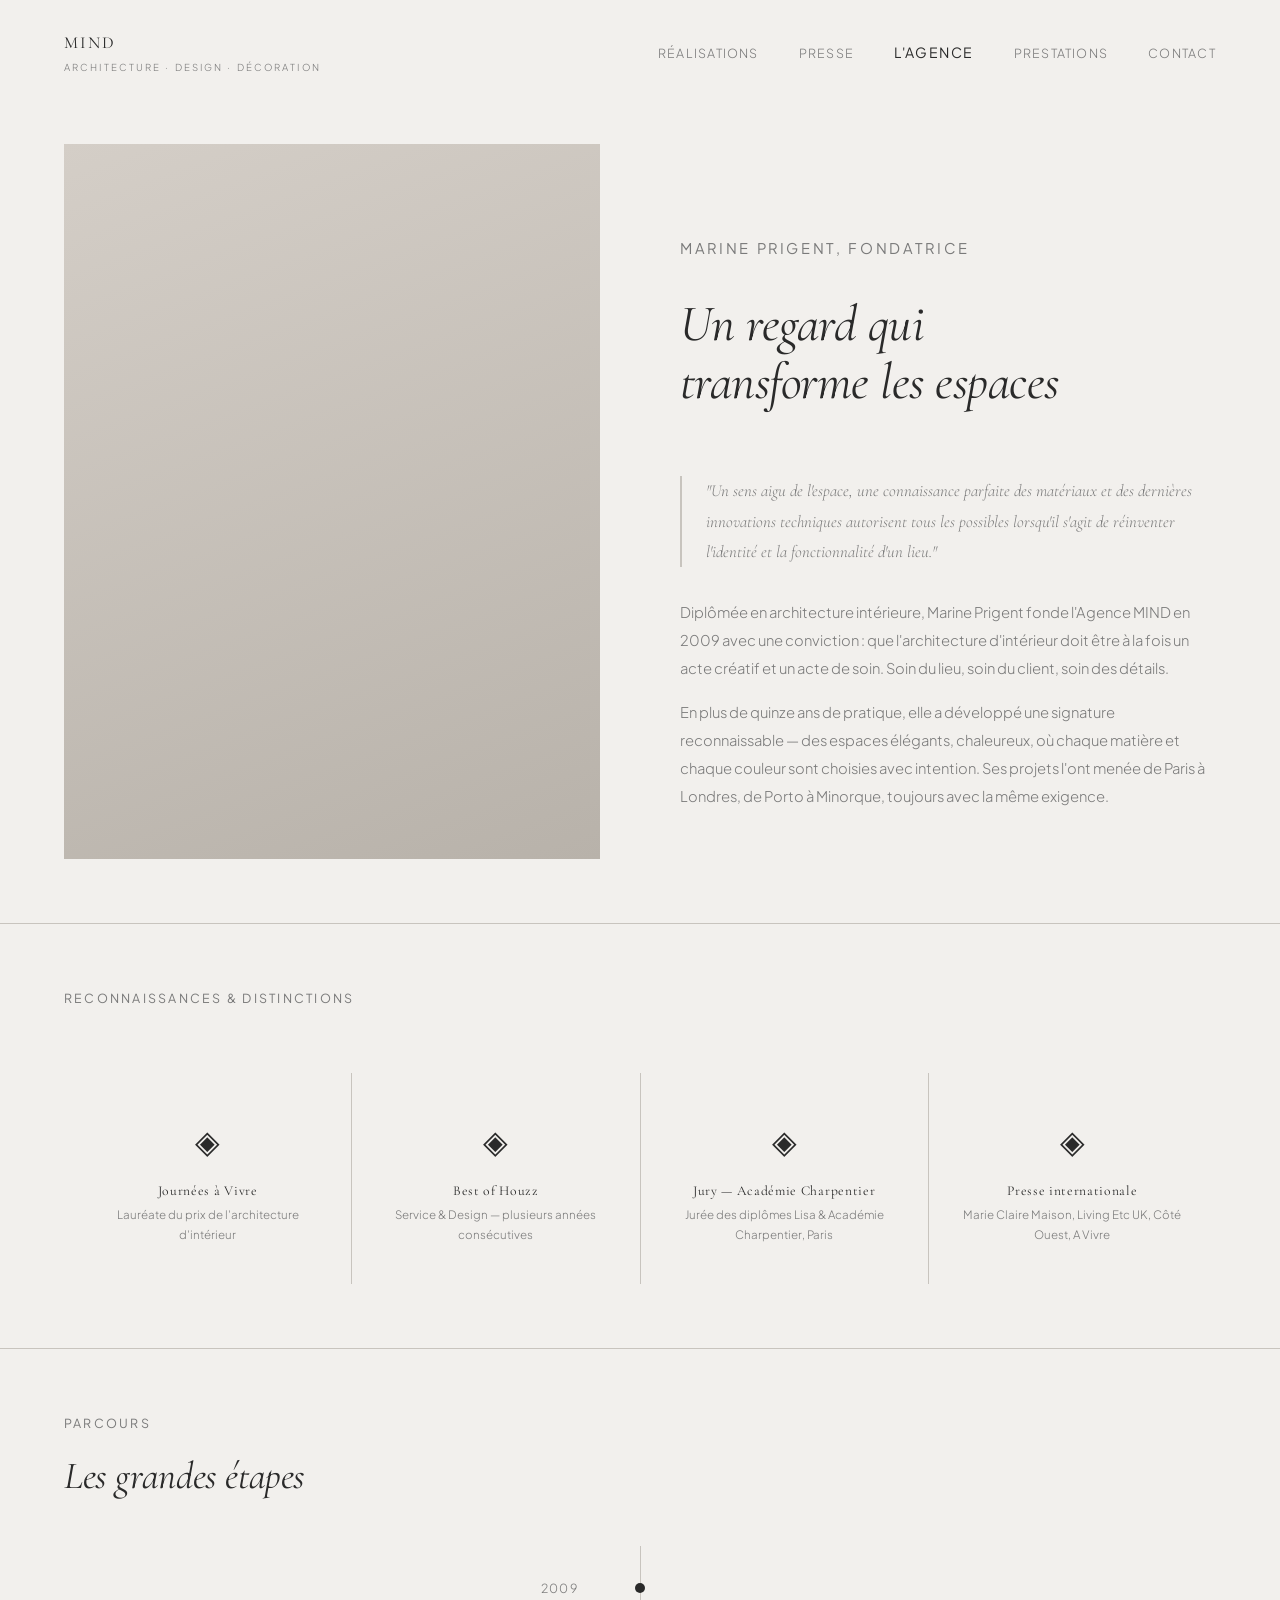
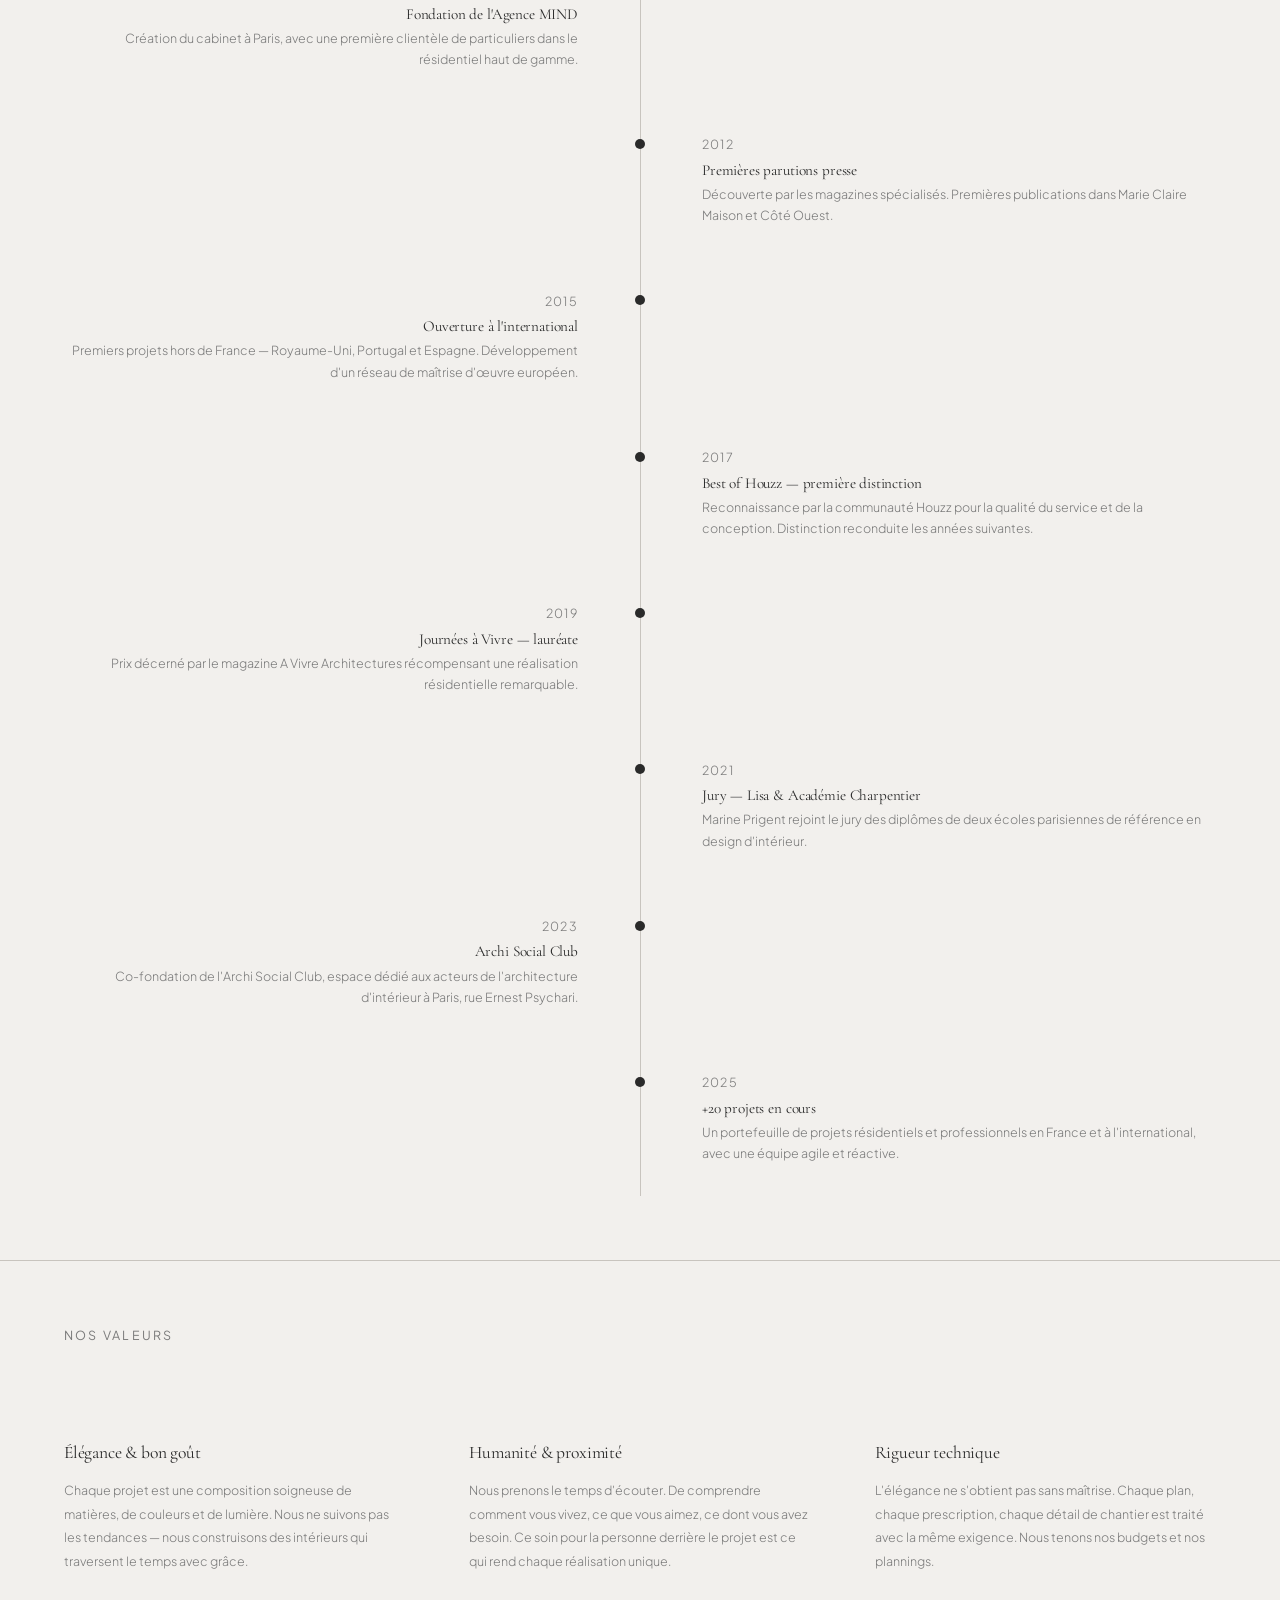
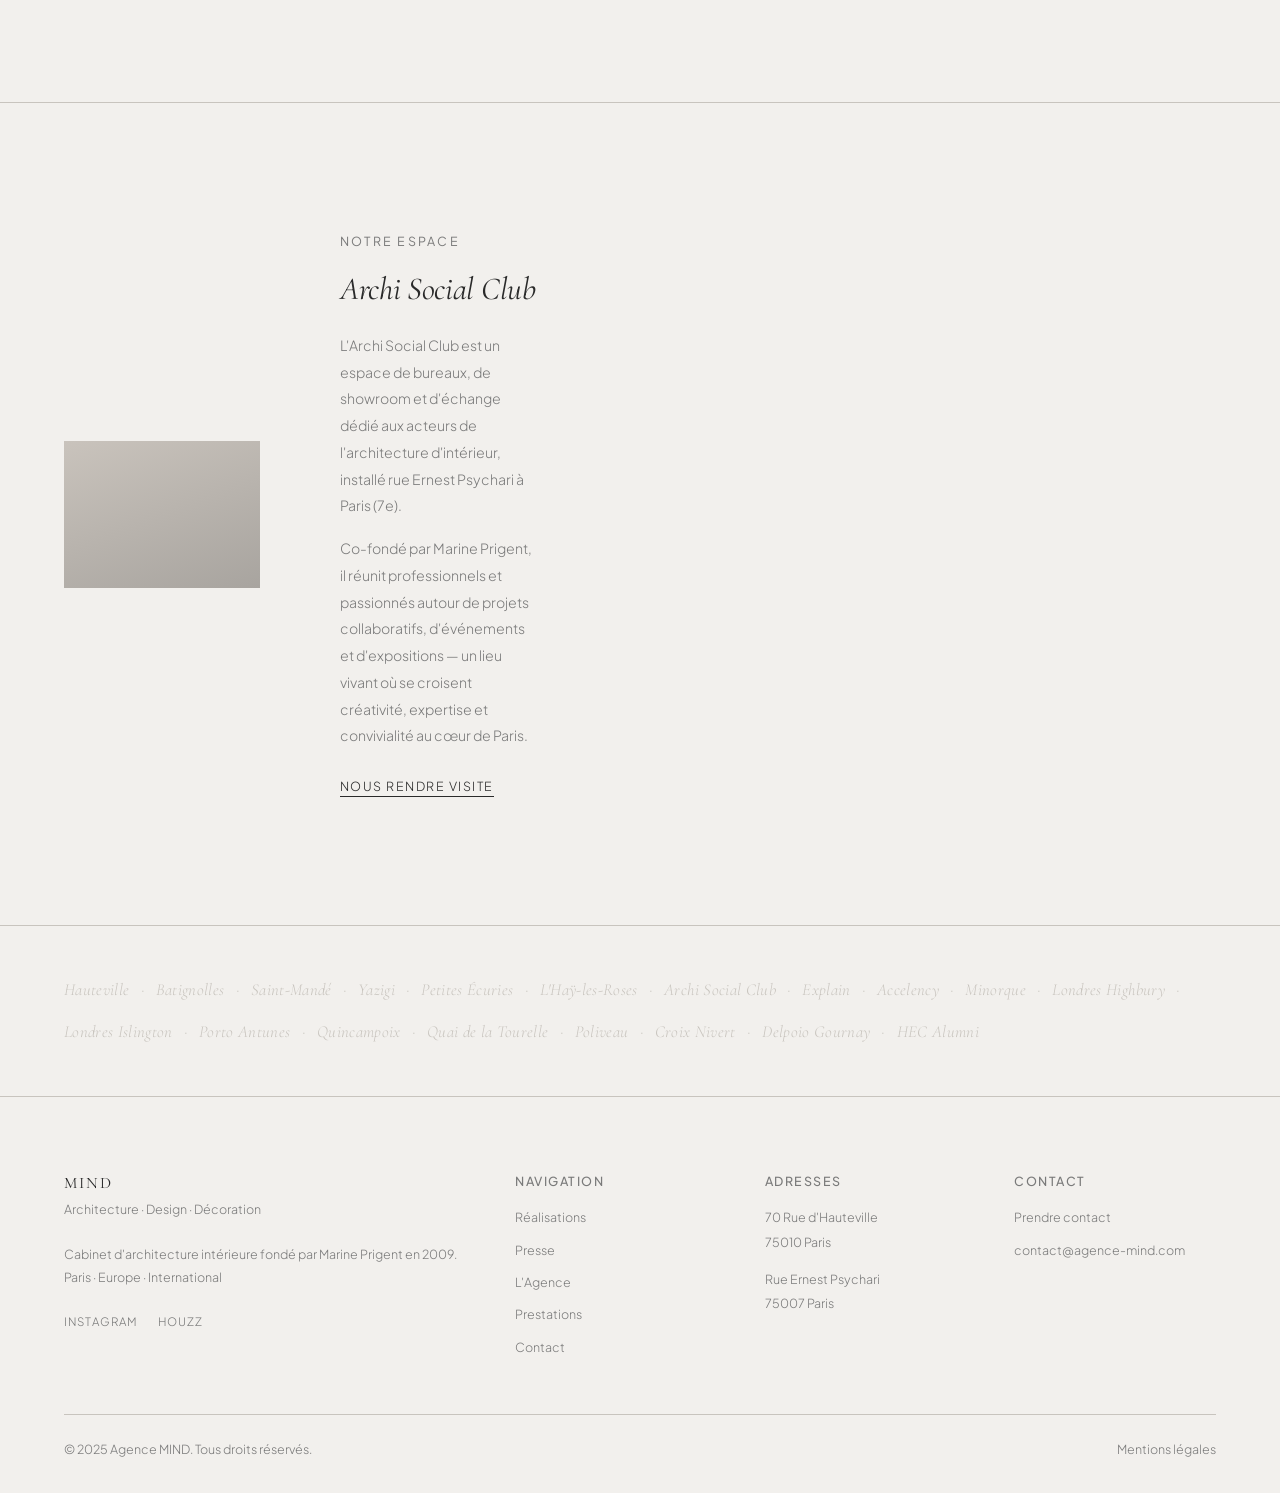
==== agence.html @ 9304a3d7 "Initial commit: add agence MIND website files Co-Authored-By: Claude Sonnet 4.6 <noreply@anthropic.c" ====
<!DOCTYPE html>
<html lang="fr">
<head>
  <meta charset="UTF-8">
  <meta name="viewport" content="width=device-width, initial-scale=1.0">
  <title>L'Agence — Agence MIND</title>
  <meta name="description" content="Marine Prigent, fondatrice d'Agence MIND. Cabinet d'architecture intérieure parisien depuis 2009. Élégance, humanité et expertise technique au service de vos espaces.">
  <link rel="stylesheet" href="css/style.css">
</head>
<body>

  <nav id="main-nav">
    <a href="index.html" class="nav-logo">
      MIND
      <span>Architecture · Design · Décoration</span>
    </a>
    <ul class="nav-links">
      <li><a href="realisations.html">Réalisations</a></li>
      <li><a href="presse.html">Presse</a></li>
      <li><a href="agence.html" class="active">L'Agence</a></li>
      <li><a href="services.html">Prestations</a></li>
      <li><a href="contact.html">Contact</a></li>
    </ul>
    <button class="hamburger" aria-label="Menu"><span></span><span></span><span></span></button>
  </nav>

  <!-- AGENCE HERO — portrait + bio -->
  <section>
    <div class="container">
      <div class="agence-hero">
        <div class="agence-portrait" style="background:linear-gradient(160deg,#D4CEC7,#B8B2AA);">
          <!-- Photo portrait Marine Prigent à insérer -->
        </div>
        <div class="agence-bio">
          <p class="section-label">Marine Prigent, Fondatrice</p>
          <h1>Un regard qui<br>transforme les espaces</h1>
          <blockquote>
            "Un sens aigu de l'espace, une connaissance parfaite des matériaux et des dernières innovations techniques autorisent tous les possibles lorsqu'il s'agit de réinventer l'identité et la fonctionnalité d'un lieu."
          </blockquote>
          <p>
            Diplômée en architecture intérieure, Marine Prigent fonde l'Agence MIND en 2009 avec une conviction : que l'architecture d'intérieur doit être à la fois un acte créatif et un acte de soin. Soin du lieu, soin du client, soin des détails.
          </p>
          <p>
            En plus de quinze ans de pratique, elle a développé une signature reconnaissable — des espaces élégants, chaleureux, où chaque matière et chaque couleur sont choisies avec intention. Ses projets l'ont menée de Paris à Londres, de Porto à Minorque, toujours avec la même exigence.
          </p>
        </div>
      </div>
    </div>
  </section>

  <!-- AWARDS -->
  <section style="border-top:1px solid var(--light);">
    <div class="container">
      <p class="section-label" style="padding-top:var(--gap);">Reconnaissances & distinctions</p>
      <div class="awards-grid">
        <div class="award-card">
          <div class="award-icon">◈</div>
          <h4>Journées à Vivre</h4>
          <p>Lauréate du prix de l'architecture d'intérieur</p>
        </div>
        <div class="award-card">
          <div class="award-icon">◈</div>
          <h4>Best of Houzz</h4>
          <p>Service & Design — plusieurs années consécutives</p>
        </div>
        <div class="award-card">
          <div class="award-icon">◈</div>
          <h4>Jury — Académie Charpentier</h4>
          <p>Jurée des diplômes Lisa & Académie Charpentier, Paris</p>
        </div>
        <div class="award-card">
          <div class="award-icon">◈</div>
          <h4>Presse internationale</h4>
          <p>Marie Claire Maison, Living Etc UK, Côté Ouest, A Vivre</p>
        </div>
      </div>
    </div>
  </section>

  <!-- PARCOURS / TIMELINE -->
  <section style="padding: var(--gap) 0; border-top:1px solid var(--light);">
    <div class="container">
      <p class="section-label">Parcours</p>
      <div class="text-left" style="margin-bottom:3rem;">
        <h2 style="font-size:clamp(1.8rem,3vw,2.8rem); font-style:italic;">Les grandes étapes</h2>
      </div>
    </div>
    <div class="container" style="position:relative;">
      <div style="position:absolute; left:50%; top:0; bottom:0; width:1px; background:var(--light);"></div>
      <div class="timeline-items">

        <div class="timeline-item">
          <div class="t-content">
            <div class="t-year">2009</div>
            <h4>Fondation de l'Agence MIND</h4>
            <p>Création du cabinet à Paris, avec une première clientèle de particuliers dans le résidentiel haut de gamme.</p>
          </div>
          <div class="t-dot"><div class="t-dot-inner"></div></div>
          <div class="t-empty"></div>
        </div>

        <div class="timeline-item">
          <div class="t-empty"></div>
          <div class="t-dot"><div class="t-dot-inner"></div></div>
          <div class="t-content">
            <div class="t-year">2012</div>
            <h4>Premières parutions presse</h4>
            <p>Découverte par les magazines spécialisés. Premières publications dans Marie Claire Maison et Côté Ouest.</p>
          </div>
        </div>

        <div class="timeline-item">
          <div class="t-content">
            <div class="t-year">2015</div>
            <h4>Ouverture à l'international</h4>
            <p>Premiers projets hors de France — Royaume-Uni, Portugal et Espagne. Développement d'un réseau de maîtrise d'œuvre européen.</p>
          </div>
          <div class="t-dot"><div class="t-dot-inner"></div></div>
          <div class="t-empty"></div>
        </div>

        <div class="timeline-item">
          <div class="t-empty"></div>
          <div class="t-dot"><div class="t-dot-inner"></div></div>
          <div class="t-content">
            <div class="t-year">2017</div>
            <h4>Best of Houzz — première distinction</h4>
            <p>Reconnaissance par la communauté Houzz pour la qualité du service et de la conception. Distinction reconduite les années suivantes.</p>
          </div>
        </div>

        <div class="timeline-item">
          <div class="t-content">
            <div class="t-year">2019</div>
            <h4>Journées à Vivre — lauréate</h4>
            <p>Prix décerné par le magazine A Vivre Architectures récompensant une réalisation résidentielle remarquable.</p>
          </div>
          <div class="t-dot"><div class="t-dot-inner"></div></div>
          <div class="t-empty"></div>
        </div>

        <div class="timeline-item">
          <div class="t-empty"></div>
          <div class="t-dot"><div class="t-dot-inner"></div></div>
          <div class="t-content">
            <div class="t-year">2021</div>
            <h4>Jury — Lisa & Académie Charpentier</h4>
            <p>Marine Prigent rejoint le jury des diplômes de deux écoles parisiennes de référence en design d'intérieur.</p>
          </div>
        </div>

        <div class="timeline-item">
          <div class="t-content">
            <div class="t-year">2023</div>
            <h4>Archi Social Club</h4>
            <p>Co-fondation de l'Archi Social Club, espace dédié aux acteurs de l'architecture d'intérieur à Paris, rue Ernest Psychari.</p>
          </div>
          <div class="t-dot"><div class="t-dot-inner"></div></div>
          <div class="t-empty"></div>
        </div>

        <div class="timeline-item">
          <div class="t-empty"></div>
          <div class="t-dot"><div class="t-dot-inner"></div></div>
          <div class="t-content">
            <div class="t-year">2025</div>
            <h4>+20 projets en cours</h4>
            <p>Un portefeuille de projets résidentiels et professionnels en France et à l'international, avec une équipe agile et réactive.</p>
          </div>
        </div>

      </div>
    </div>
  </section>

  <!-- VALEURS -->
  <section style="border-top:1px solid var(--light); padding:var(--gap) 0;">
    <div class="container">
      <p class="section-label" style="margin-bottom:2rem;">Nos valeurs</p>
      <div class="values-grid">
        <div class="value-item">
          <h3>Élégance & bon goût</h3>
          <p>Chaque projet est une composition soigneuse de matières, de couleurs et de lumière. Nous ne suivons pas les tendances — nous construisons des intérieurs qui traversent le temps avec grâce.</p>
        </div>
        <div class="value-item">
          <h3>Humanité & proximité</h3>
          <p>Nous prenons le temps d'écouter. De comprendre comment vous vivez, ce que vous aimez, ce dont vous avez besoin. Ce soin pour la personne derrière le projet est ce qui rend chaque réalisation unique.</p>
        </div>
        <div class="value-item">
          <h3>Rigueur technique</h3>
          <p>L'élégance ne s'obtient pas sans maîtrise. Chaque plan, chaque prescription, chaque détail de chantier est traité avec la même exigence. Nous tenons nos budgets et nos plannings.</p>
        </div>
      </div>
    </div>
  </section>

  <!-- ARCHI SOCIAL CLUB -->
  <section class="asc-section">
    <div class="container" style="display:grid; grid-template-columns:1fr 1fr; gap:5rem; align-items:center; padding:var(--gap) clamp(1.5rem,5vw,4rem);">
      <div class="asc-image" style="background:linear-gradient(160deg,#C9C3BC,#A8A49F); aspect-ratio:4/3;">
        <!-- Image Archi Social Club -->
      </div>
      <div>
        <p class="section-label">Notre espace</p>
        <h2 style="font-size:clamp(1.6rem,2.5vw,2.5rem); font-style:italic; margin-bottom:1.5rem;">Archi Social Club</h2>
        <p style="font-size:0.88rem; color:var(--mid); line-height:1.9; margin-bottom:1rem;">
          L'Archi Social Club est un espace de bureaux, de showroom et d'échange dédié aux acteurs de l'architecture d'intérieur, installé rue Ernest Psychari à Paris (7e).
        </p>
        <p style="font-size:0.88rem; color:var(--mid); line-height:1.9; margin-bottom:1.5rem;">
          Co-fondé par Marine Prigent, il réunit professionnels et passionnés autour de projets collaboratifs, d'événements et d'expositions — un lieu vivant où se croisent créativité, expertise et convivialité au cœur de Paris.
        </p>
        <a href="contact.html" style="font-size:0.78rem; letter-spacing:0.12em; text-transform:uppercase; border-bottom:1px solid var(--dark); padding-bottom:2px;">
          Nous rendre visite
        </a>
      </div>
    </div>
  </section>

    <div class="projects-list-section">
    <div class="container">
      <div class="projects-list">
        <a href="pages/projet-hauteville.html">Hauteville</a><span class="sep">·</span>
        <a href="pages/projet-batignolles.html">Batignolles</a><span class="sep">·</span>
        <a href="pages/projet-saint-mande.html">Saint-Mandé</a><span class="sep">·</span>
        <a href="pages/projet-yazigi.html">Yazigi</a><span class="sep">·</span>
        <a href="pages/projet-petites-ecuries.html">Petites Écuries</a><span class="sep">·</span>
        <a href="pages/projet-hay-les-roses.html">L'Haÿ-les-Roses</a><span class="sep">·</span>
        <a href="pages/projet-archi-social-club.html">Archi Social Club</a><span class="sep">·</span>
        <a href="pages/projet-explain.html">Explain</a><span class="sep">·</span>
        <a href="pages/projet-accelency.html">Accelency</a><span class="sep">·</span>
        <a href="pages/projet-minorque.html">Minorque</a><span class="sep">·</span>
        <a href="pages/projet-londres-highbury.html">Londres Highbury</a><span class="sep">·</span>
        <a href="pages/projet-londres-islington.html">Londres Islington</a><span class="sep">·</span>
        <a href="pages/projet-porto.html">Porto Antunes</a><span class="sep">·</span>
        <a href="pages/projet-quincampoix.html">Quincampoix</a><span class="sep">·</span>
        <a href="pages/projet-quai-tourelle.html">Quai de la Tourelle</a><span class="sep">·</span>
        <a href="pages/projet-poliveau.html">Poliveau</a><span class="sep">·</span>
        <a href="pages/projet-croix-nivert.html">Croix Nivert</a><span class="sep">·</span>
        <a href="pages/projet-gournay.html">Delpoio Gournay</a><span class="sep">·</span>
        <a href="pages/projet-hec-alumni.html">HEC Alumni</a>
      </div>
    </div>
  </div>

  <!-- FOOTER -->
  <footer>
    <div class="container">
      <div class="footer-grid">
        <div class="footer-brand">
          <h2>MIND</h2>
          <p>Architecture · Design · Décoration<br><br>Cabinet d'architecture intérieure fondé par Marine Prigent en 2009.<br>Paris · Europe · International</p>
          <div style="margin-top:1.5rem; display:flex; gap:1.2rem;">
            <a href="https://instagram.com" target="_blank" style="font-size:0.72rem; letter-spacing:0.1em; text-transform:uppercase; color:var(--mid);">Instagram</a>
            <a href="https://houzz.com" target="_blank" style="font-size:0.72rem; letter-spacing:0.1em; text-transform:uppercase; color:var(--mid);">Houzz</a>
          </div>
        </div>
        <div class="footer-col">
          <h4>Navigation</h4>
          <ul>
            <li><a href="realisations.html">Réalisations</a></li>
            <li><a href="presse.html">Presse</a></li>
            <li><a href="agence.html">L'Agence</a></li>
            <li><a href="services.html">Prestations</a></li>
            <li><a href="contact.html">Contact</a></li>
          </ul>
        </div>
        <div class="footer-col">
          <h4>Adresses</h4>
          <ul>
            <li><a>70 Rue d'Hauteville<br>75010 Paris</a></li>
            <li style="margin-top:0.8rem;"><a>Rue Ernest Psychari<br>75007 Paris</a></li>
          </ul>
        </div>
        <div class="footer-col">
          <h4>Contact</h4>
          <ul>
            <li><a href="contact.html">Prendre contact</a></li>
            <li><a href="mailto:contact@agence-mind.com">contact@agence-mind.com</a></li>
          </ul>
        </div>
      </div>
      <div class="footer-bottom">
        <span>© 2025 Agence MIND. Tous droits réservés.</span>
        <span>Mentions légales</span>
      </div>
    </div>
  </footer>

  <script>
    const nav = document.getElementById('main-nav');
    window.addEventListener('scroll', () => nav.classList.toggle('scrolled', window.scrollY > 60));
  </script>

</body>
</html>
---- css/style.css ----
/* ============================================
   AGENCE MIND — Stylesheet
   Palette: gris clair #F2F0ED / gris foncé #2A2A2A
   Titres: Cormorant Garamond (serif) / Corps: Plus Jakarta Sans
   ============================================ */

@import url('https://fonts.googleapis.com/css2?family=Cormorant+Garamond:ital,wght@0,300;0,400;0,500;1,300;1,400;1,500&family=Plus+Jakarta+Sans:wght@300;400;500;600&display=swap');

/* ---- RESET & BASE ---- */
*, *::before, *::after { box-sizing: border-box; margin: 0; padding: 0; }

:root {
  --bg:        #F2F0ED;
  --dark:      #2A2A2A;
  --mid:       #7A7A7A;
  --light:     #C8C4BE;
  --white:     #FFFFFF;
  --accent:    #2A2A2A;
  --fs-xl:     clamp(2.8rem, 6vw, 6rem);
  --fs-lg:     clamp(1.8rem, 3vw, 3rem);
  --fs-md:     clamp(1.1rem, 1.5vw, 1.4rem);
  --fs-body:   clamp(0.9rem, 1vw, 1rem);
  --fs-small:  0.78rem;
  --gap:       clamp(2rem, 5vw, 5rem);
  --radius:    0px;
}

html { scroll-behavior: smooth; }

body {
  background: var(--bg);
  color: var(--dark);
  font-family: 'Plus Jakarta Sans', sans-serif;
  font-size: var(--fs-body);
  font-weight: 300;
  line-height: 1.7;
  -webkit-font-smoothing: antialiased;
}

h1, h2, h3, h4 {
  font-family: 'Cormorant Garamond', serif;
  font-weight: 400;
  line-height: 1.15;
  letter-spacing: -0.01em;
}

a { color: inherit; text-decoration: none; }
img { display: block; width: 100%; object-fit: cover; }
ul { list-style: none; }

/* ---- NAVIGATION ---- */
nav {
  position: fixed;
  top: 0; left: 0; right: 0;
  z-index: 100;
  display: flex;
  align-items: center;
  justify-content: space-between;
  padding: 1.8rem clamp(1.5rem, 5vw, 4rem);
  background: var(--bg);
  border-bottom: 1px solid transparent;
  transition: border-color 0.3s;
}

nav.scrolled { border-bottom-color: var(--light); }

.nav-logo {
  font-family: 'Cormorant Garamond', serif;
  font-size: 1.05rem;
  font-weight: 400;
  letter-spacing: 0.12em;
  text-transform: uppercase;
}

.nav-logo span {
  display: block;
  font-family: 'Plus Jakarta Sans', sans-serif;
  font-size: 0.6rem;
  font-weight: 300;
  letter-spacing: 0.22em;
  text-transform: uppercase;
  color: var(--mid);
  margin-top: 2px;
}

.nav-links {
  display: flex;
  gap: 2.5rem;
  align-items: center;
}

.nav-links a {
  font-size: var(--fs-small);
  font-weight: 300;
  letter-spacing: 0.1em;
  text-transform: uppercase;
  color: var(--mid);
  transition: color 0.2s, font-size 0.2s;
  position: relative;
}

.nav-links a:hover,
.nav-links a.active {
  color: var(--dark);
  font-size: 0.88rem;
  font-weight: 400;
}

/* ---- LAYOUT HELPERS ---- */
.container {
  max-width: 1400px;
  margin: 0 auto;
  padding: 0 clamp(1.5rem, 5vw, 4rem);
}

.section { padding: var(--gap) 0; }

.section-label {
  font-family: 'Plus Jakarta Sans', sans-serif;
  font-size: var(--fs-small);
  font-weight: 400;
  letter-spacing: 0.18em;
  text-transform: uppercase;
  color: var(--mid);
  margin-bottom: 1.2rem;
}

/* Texte excentré — ferré gauche ou droite */
.text-left  { max-width: 520px; margin-right: auto; }
.text-right { max-width: 520px; margin-left: auto; }
.text-center { max-width: 680px; margin: 0 auto; text-align: center; }

/* ---- HERO ---- */
.hero {
  height: 100vh;
  display: grid;
  grid-template-columns: 1fr 1fr;
  padding-top: 80px;
}

.hero-image {
  height: 100%;
  background: #D4CEC7;
  overflow: hidden;
}

.hero-image img {
  width: 100%;
  height: 100%;
  object-fit: cover;
  opacity: 0.85;
}

.hero-content {
  display: flex;
  flex-direction: column;
  justify-content: flex-end;
  padding: clamp(2rem, 4vw, 4rem);
  padding-bottom: clamp(3rem, 6vw, 6rem);
}

.hero-content h1 {
  font-size: var(--fs-xl);
  margin-bottom: 1.5rem;
  font-style: italic;
}

.hero-content p {
  font-size: var(--fs-md);
  font-weight: 300;
  color: var(--mid);
  max-width: 400px;
  margin-bottom: 2.5rem;
}

.hero-scroll {
  font-size: var(--fs-small);
  letter-spacing: 0.15em;
  text-transform: uppercase;
  color: var(--mid);
  display: flex;
  align-items: center;
  gap: 1rem;
}

.hero-scroll::before {
  content: '';
  display: block;
  width: 40px;
  height: 1px;
  background: var(--mid);
}

/* ---- PROJECTS GRID (homepage) ---- */
.projects-intro {
  padding: calc(var(--gap) * 1.5) 0 var(--gap);
}

.projects-intro h2 {
  font-size: var(--fs-lg);
  font-style: italic;
}

.grid-projects {
  display: grid;
  grid-template-columns: repeat(12, 1fr);
  gap: 1.5rem;
  padding-bottom: var(--gap);
}

.project-card {
  cursor: pointer;
  overflow: hidden;
}

.project-card .img-wrap {
  overflow: hidden;
  background: var(--light);
}

.project-card .img-wrap img {
  transition: transform 0.7s ease;
  aspect-ratio: 4/3;
}

.project-card:hover .img-wrap img { transform: scale(1.03); }

.project-card-info {
  padding-top: 0.9rem;
  display: flex;
  justify-content: space-between;
  align-items: baseline;
}

.project-card-info h3 {
  font-family: 'Plus Jakarta Sans', sans-serif;
  font-weight: 300;
  font-size: 0.85rem;
  letter-spacing: 0.05em;
}

.project-card-info span {
  font-size: 0.7rem;
  color: var(--mid);
  letter-spacing: 0.08em;
  text-transform: uppercase;
}

/* Card sizes — layout Studio X inspired */
.card-wide  { grid-column: span 7; }
.card-med   { grid-column: span 5; }
.card-third { grid-column: span 4; }
.card-half  { grid-column: span 6; }

.card-wide .img-wrap img  { aspect-ratio: 16/10; }
.card-med  .img-wrap img  { aspect-ratio: 4/3; }

/* ---- HORIZONTAL PROJECTS TICKER (above footer) ---- */
.projects-ticker {
  border-top: 1px solid var(--light);
  border-bottom: 1px solid var(--light);
  padding: 1.1rem 0;
  overflow: hidden;
  white-space: nowrap;
}

.ticker-track {
  display: inline-flex;
  gap: 3rem;
  animation: ticker 35s linear infinite;
}

.ticker-track a {
  font-size: var(--fs-small);
  letter-spacing: 0.1em;
  text-transform: uppercase;
  color: var(--mid);
  transition: color 0.2s;
  flex-shrink: 0;
}

.ticker-track a:hover { color: var(--dark); }

@keyframes ticker {
  from { transform: translateX(0); }
  to   { transform: translateX(-50%); }
}

/* ---- FOOTER ---- */
footer {
  padding: clamp(3rem, 6vw, 5rem) 0 2rem;
  border-top: 1px solid var(--light);
}

.footer-grid {
  display: grid;
  grid-template-columns: 2fr 1fr 1fr 1fr;
  gap: 3rem;
  margin-bottom: 3rem;
}

.footer-brand h2 {
  font-size: 1rem;
  letter-spacing: 0.12em;
  text-transform: uppercase;
  margin-bottom: 0.4rem;
}

.footer-brand p {
  font-size: var(--fs-small);
  color: var(--mid);
  line-height: 1.8;
}

.footer-col h4 {
  font-family: 'Plus Jakarta Sans', sans-serif;
  font-size: var(--fs-small);
  font-weight: 500;
  letter-spacing: 0.12em;
  text-transform: uppercase;
  margin-bottom: 1rem;
  color: var(--mid);
}

.footer-col ul li {
  margin-bottom: 0.5rem;
}

.footer-col ul li a {
  font-size: var(--fs-small);
  color: var(--mid);
  transition: color 0.2s;
}

.footer-col ul li a:hover { color: var(--dark); }

.footer-bottom {
  display: flex;
  justify-content: space-between;
  align-items: center;
  padding-top: 1.5rem;
  border-top: 1px solid var(--light);
  font-size: var(--fs-small);
  color: var(--mid);
}

/* ---- PAGE HEADER ---- */
.page-header {
  padding-top: calc(80px + clamp(3rem, 8vw, 7rem));
  padding-bottom: clamp(2rem, 4vw, 4rem);
}

.page-header h1 {
  font-size: var(--fs-xl);
  font-style: italic;
}

/* ---- SERVICES PAGE ---- */
.services-intro {
  display: grid;
  grid-template-columns: 1fr 1fr;
  gap: 4rem;
  align-items: end;
  padding: clamp(2rem, 5vw, 5rem) 0;
}

.services-intro h2 {
  font-size: var(--fs-lg);
  font-style: italic;
}

.prestation-list {
  display: grid;
  grid-template-columns: 1fr;
  gap: 0;
}

.prestation-item {
  border-top: 1px solid var(--light);
  padding: 2.5rem 0;
  display: grid;
  grid-template-columns: 80px 1fr auto;
  gap: 2rem;
  align-items: start;
  cursor: pointer;
  transition: background 0.2s;
}

.prestation-item:last-child { border-bottom: 1px solid var(--light); }

.prestation-num {
  font-size: var(--fs-small);
  color: var(--mid);
  letter-spacing: 0.1em;
  padding-top: 0.3rem;
}

.prestation-item h3 {
  font-size: 1.4rem;
  margin-bottom: 0.8rem;
}

.prestation-item p {
  font-size: var(--fs-small);
  color: var(--mid);
  max-width: 540px;
  line-height: 1.8;
}

.prestation-detail {
  display: none;
  margin-top: 1.5rem;
}

.prestation-detail.open { display: block; }

.prestation-detail ul {
  padding-left: 0;
}

.prestation-detail ul li {
  font-size: var(--fs-small);
  color: var(--mid);
  padding: 0.35rem 0;
  padding-left: 1.2rem;
  position: relative;
  border-bottom: 1px solid var(--bg);
}

.prestation-detail ul li::before {
  content: '—';
  position: absolute;
  left: 0;
  color: var(--light);
}

.prestation-arrow {
  font-size: 1.2rem;
  color: var(--mid);
  padding-top: 0.2rem;
  transition: transform 0.3s;
}

.prestation-item.open .prestation-arrow { transform: rotate(45deg); }

/* Clients typology */
.clients-grid {
  display: grid;
  grid-template-columns: repeat(3, 1fr);
  gap: 1px;
  background: var(--light);
  margin: var(--gap) 0;
}

.client-card {
  background: var(--bg);
  padding: 2.5rem 2rem;
}

.client-card h3 {
  font-size: 1.1rem;
  margin-bottom: 1rem;
}

.client-card p {
  font-size: var(--fs-small);
  color: var(--mid);
  line-height: 1.8;
}

/* Zones géographiques */
.zones {
  display: grid;
  grid-template-columns: 1fr 1fr;
  gap: 4rem;
  align-items: center;
  padding: var(--gap) 0;
}

.zone-list li {
  display: flex;
  align-items: center;
  gap: 1rem;
  padding: 1rem 0;
  border-bottom: 1px solid var(--light);
  font-size: 0.9rem;
}

.zone-list li::before {
  content: '→';
  color: var(--mid);
  font-size: 0.8rem;
}

/* Déroulé projet */
.project-process {
  padding: var(--gap) 0;
}

.process-steps {
  display: grid;
  grid-template-columns: repeat(4, 1fr);
  gap: 2px;
  background: var(--light);
  margin-top: 2rem;
}

.process-step {
  background: var(--bg);
  padding: 2rem 1.5rem;
}

.process-step-num {
  font-size: var(--fs-small);
  color: var(--mid);
  margin-bottom: 1rem;
  letter-spacing: 0.1em;
}

.process-step h4 {
  font-size: 1rem;
  margin-bottom: 0.8rem;
}

.process-step p {
  font-size: 0.78rem;
  color: var(--mid);
  line-height: 1.8;
}

/* Logos défilants */
.logo-ticker {
  padding: 3rem 0;
  border-top: 1px solid var(--light);
  border-bottom: 1px solid var(--light);
  overflow: hidden;
}

.logo-ticker-track {
  display: inline-flex;
  gap: 4rem;
  align-items: center;
  animation: ticker 20s linear infinite;
}

.logo-ticker-track span {
  font-family: 'Cormorant Garamond', serif;
  font-size: 0.9rem;
  font-style: italic;
  color: var(--mid);
  white-space: nowrap;
  flex-shrink: 0;
}

/* ---- AGENCE PAGE ---- */
.agence-hero {
  display: grid;
  grid-template-columns: 1fr 1fr;
  gap: 5rem;
  padding: calc(80px + 4rem) 0 4rem;
}

.agence-portrait {
  background: var(--light);
  aspect-ratio: 3/4;
  overflow: hidden;
}

.agence-portrait img {
  width: 100%;
  height: 100%;
  object-fit: cover;
}

.agence-bio {
  display: flex;
  flex-direction: column;
  justify-content: flex-end;
  padding-bottom: 2rem;
}

.agence-bio .section-label { margin-bottom: 2rem; }

.agence-bio h1 {
  font-size: clamp(2rem, 4vw, 3.5rem);
  font-style: italic;
  margin-bottom: 2rem;
}

.agence-bio blockquote {
  font-family: 'Cormorant Garamond', serif;
  font-style: italic;
  font-size: 1.05rem;
  color: var(--mid);
  border-left: 2px solid var(--light);
  padding-left: 1.5rem;
  margin: 2rem 0;
  line-height: 1.8;
}

.agence-bio p {
  font-size: 0.92rem;
  color: var(--mid);
  line-height: 1.9;
  margin-bottom: 1rem;
}

/* Timeline / Parcours */
.timeline {
  padding: var(--gap) 0;
  position: relative;
}

.timeline-line {
  position: absolute;
  left: clamp(1.5rem, 5vw, 4rem);
  right: 0;
  top: 0; bottom: 0;
  width: 1px;
  background: var(--light);
  left: 50%;
}

.timeline-items {
  position: relative;
  display: flex;
  flex-direction: column;
  gap: 0;
}

.timeline-item {
  display: grid;
  grid-template-columns: 1fr 60px 1fr;
  gap: 2rem;
  align-items: start;
  padding: 2rem 0;
}

.timeline-item:nth-child(odd) .t-content { grid-column: 1; text-align: right; }
.timeline-item:nth-child(odd) .t-dot     { grid-column: 2; }
.timeline-item:nth-child(odd) .t-empty   { grid-column: 3; }

.timeline-item:nth-child(even) .t-empty   { grid-column: 1; }
.timeline-item:nth-child(even) .t-dot     { grid-column: 2; }
.timeline-item:nth-child(even) .t-content { grid-column: 3; text-align: left; }

.t-dot {
  display: flex;
  justify-content: center;
  padding-top: 0.3rem;
}

.t-dot-inner {
  width: 10px;
  height: 10px;
  border-radius: 50%;
  background: var(--dark);
  flex-shrink: 0;
}

.t-content .t-year {
  font-size: var(--fs-small);
  color: var(--mid);
  letter-spacing: 0.1em;
  margin-bottom: 0.4rem;
}

.t-content h4 {
  font-size: 0.95rem;
  margin-bottom: 0.3rem;
}

.t-content p {
  font-size: 0.78rem;
  color: var(--mid);
}

/* Awards */
.awards-grid {
  display: grid;
  grid-template-columns: repeat(4, 1fr);
  gap: 1px;
  background: var(--light);
  margin: var(--gap) 0;
}

.award-card {
  background: var(--bg);
  padding: 2.5rem 2rem;
  text-align: center;
}

.award-icon {
  font-size: 2rem;
  margin-bottom: 1rem;
}

.award-card h4 {
  font-size: 0.85rem;
  letter-spacing: 0.05em;
  margin-bottom: 0.4rem;
}

.award-card p {
  font-size: 0.72rem;
  color: var(--mid);
}

/* Valeurs */
.values-grid {
  display: grid;
  grid-template-columns: repeat(3, 1fr);
  gap: 4rem;
  padding: var(--gap) 0;
}

.value-item h3 {
  font-size: 1.1rem;
  margin-bottom: 1rem;
}

.value-item p {
  font-size: var(--fs-small);
  color: var(--mid);
  line-height: 1.9;
}

/* Archi Social Club */
.asc-section {
  display: grid;
  grid-template-columns: 1fr 1fr;
  gap: 5rem;
  align-items: center;
  padding: var(--gap) 0;
  border-top: 1px solid var(--light);
}

.asc-image {
  background: var(--light);
  aspect-ratio: 4/3;
  overflow: hidden;
}

/* ---- PRESSE PAGE ---- */
.press-hero-text {
  padding: calc(80px + 4rem) 0 3rem;
}

.press-logos {
  display: grid;
  grid-template-columns: repeat(5, 1fr);
  gap: 1px;
  background: var(--light);
  margin-bottom: var(--gap);
}

.press-logo-item {
  background: var(--bg);
  padding: 2.5rem 2rem;
  display: flex;
  align-items: center;
  justify-content: center;
  font-family: 'Cormorant Garamond', serif;
  font-style: italic;
  font-size: 0.85rem;
  color: var(--mid);
  text-align: center;
  transition: background 0.2s;
}

.press-logo-item:hover { background: var(--white); }

.press-articles {
  display: grid;
  grid-template-columns: repeat(3, 1fr);
  gap: 2rem;
  margin-bottom: var(--gap);
}

.press-article-card {
  border-top: 1px solid var(--light);
  padding-top: 1.5rem;
}

.press-article-card .pub {
  font-size: var(--fs-small);
  color: var(--mid);
  letter-spacing: 0.1em;
  text-transform: uppercase;
  margin-bottom: 0.5rem;
}

.press-article-card h3 {
  font-size: 1rem;
  margin-bottom: 0.5rem;
}

.press-article-card .date {
  font-size: var(--fs-small);
  color: var(--mid);
}

/* ---- PROJET DETAIL ---- */
.projet-header {
  padding-top: calc(80px + 3rem);
  display: grid;
  grid-template-columns: 1fr 360px;
  gap: 4rem;
  align-items: end;
  padding-bottom: 2rem;
}

.projet-header h1 {
  font-size: clamp(2.5rem, 5vw, 5rem);
  font-style: italic;
}

.projet-meta {
  padding-bottom: 0.5rem;
}

.projet-meta-item {
  display: flex;
  justify-content: space-between;
  padding: 0.7rem 0;
  border-bottom: 1px solid var(--light);
  font-size: var(--fs-small);
}

.projet-meta-item .label { color: var(--mid); }

.projet-main-image {
  width: 100%;
  aspect-ratio: 16/9;
  overflow: hidden;
  background: var(--light);
  margin-bottom: 2rem;
}

.projet-gallery {
  display: grid;
  grid-template-columns: 1fr 1fr;
  gap: 1rem;
  margin-bottom: 4rem;
}

.projet-gallery img {
  aspect-ratio: 4/3;
  object-fit: cover;
}

.projet-content {
  display: grid;
  grid-template-columns: 1fr 360px;
  gap: 6rem;
  margin-bottom: 4rem;
}

.projet-text h2 {
  font-size: 1.5rem;
  margin-bottom: 1.5rem;
}

.projet-text p {
  font-size: var(--fs-small);
  color: var(--mid);
  line-height: 1.9;
  margin-bottom: 1rem;
}

.projet-seo {
  margin-top: 4rem;
  padding-top: 2rem;
  border-top: 1px solid var(--light);
}

.projet-seo p {
  font-size: 0.75rem;
  color: var(--light);
  line-height: 1.8;
}

/* ---- CONTACT PAGE ---- */
.contact-grid {
  display: grid;
  grid-template-columns: 1fr 1fr;
  gap: 6rem;
  padding: calc(80px + 4rem) 0 var(--gap);
}

.contact-info h1 {
  font-size: clamp(2.5rem, 5vw, 4.5rem);
  font-style: italic;
  margin-bottom: 3rem;
}

.contact-block {
  margin-bottom: 2.5rem;
}

.contact-block h4 {
  font-family: 'Plus Jakarta Sans', sans-serif;
  font-size: var(--fs-small);
  font-weight: 500;
  letter-spacing: 0.12em;
  text-transform: uppercase;
  color: var(--mid);
  margin-bottom: 0.6rem;
}

.contact-block p, .contact-block a {
  font-size: 0.9rem;
  line-height: 1.8;
  color: var(--dark);
}

.contact-form .form-group {
  margin-bottom: 1.5rem;
}

.contact-form label {
  display: block;
  font-size: var(--fs-small);
  letter-spacing: 0.1em;
  text-transform: uppercase;
  color: var(--mid);
  margin-bottom: 0.5rem;
}

.contact-form input,
.contact-form select,
.contact-form textarea {
  width: 100%;
  background: transparent;
  border: none;
  border-bottom: 1px solid var(--light);
  padding: 0.8rem 0;
  font-family: 'Plus Jakarta Sans', sans-serif;
  font-size: 0.9rem;
  color: var(--dark);
  transition: border-color 0.2s;
  outline: none;
  appearance: none;
}

.contact-form input:focus,
.contact-form select:focus,
.contact-form textarea:focus {
  border-bottom-color: var(--dark);
}

.contact-form textarea { resize: none; height: 100px; }

.form-row {
  display: grid;
  grid-template-columns: 1fr 1fr;
  gap: 2rem;
}

.btn-submit {
  margin-top: 2rem;
  background: var(--dark);
  color: var(--bg);
  border: none;
  padding: 1rem 3rem;
  font-family: 'Plus Jakarta Sans', sans-serif;
  font-size: var(--fs-small);
  letter-spacing: 0.12em;
  text-transform: uppercase;
  cursor: pointer;
  transition: background 0.2s, color 0.2s;
}

.btn-submit:hover {
  background: var(--mid);
}

/* ---- RÉALISATIONS PAGE ---- */
.realisations-filter {
  display: flex;
  gap: 2rem;
  padding: 2rem 0;
  border-bottom: 1px solid var(--light);
  margin-bottom: 3rem;
}

.filter-btn {
  font-size: var(--fs-small);
  letter-spacing: 0.1em;
  text-transform: uppercase;
  color: var(--mid);
  cursor: pointer;
  transition: color 0.2s;
  background: none;
  border: none;
  font-family: 'Plus Jakarta Sans', sans-serif;
}

.filter-btn.active, .filter-btn:hover { color: var(--dark); }

/* ---- MOBILE ---- */
.hamburger {
  display: none;
  flex-direction: column;
  gap: 5px;
  cursor: pointer;
  background: none;
  border: none;
  padding: 4px;
}

.hamburger span {
  display: block;
  width: 22px;
  height: 1px;
  background: var(--dark);
  transition: all 0.3s;
}

@media (max-width: 900px) {
  .hero { grid-template-columns: 1fr; }
  .hero-image { display: none; }
  .hero-content { padding-top: calc(80px + 3rem); }

  .card-wide, .card-med, .card-third, .card-half {
    grid-column: span 12;
  }

  .footer-grid { grid-template-columns: 1fr 1fr; }
  .services-intro { grid-template-columns: 1fr; }
  .process-steps { grid-template-columns: 1fr 1fr; }
  .clients-grid { grid-template-columns: 1fr; }
  .awards-grid { grid-template-columns: 1fr 1fr; }
  .values-grid { grid-template-columns: 1fr; }
  .asc-section { grid-template-columns: 1fr; }
  .press-logos { grid-template-columns: repeat(3, 1fr); }
  .press-articles { grid-template-columns: 1fr; }
  .agence-hero { grid-template-columns: 1fr; }
  .projet-header { grid-template-columns: 1fr; }
  .projet-content { grid-template-columns: 1fr; }
  .contact-grid { grid-template-columns: 1fr; }
  .zones { grid-template-columns: 1fr; }

  .nav-links { display: none; }
  .hamburger { display: flex; }

  .timeline-item {
    grid-template-columns: 30px 1fr;
  }
  .timeline-item:nth-child(odd) .t-content,
  .timeline-item:nth-child(even) .t-content {
    grid-column: 2;
    text-align: left;
  }
  .t-dot { grid-column: 1; }
  .t-empty { display: none; }
  .timeline-line { left: 15px; }
}

@media (max-width: 600px) {
  .press-logos { grid-template-columns: 1fr 1fr; }
  .form-row { grid-template-columns: 1fr; }
  .footer-grid { grid-template-columns: 1fr; }
}

/* ---- PROJECTS LIST (above footer, Clara Rhdy style) ---- */
.projects-list-section {
  padding: 2.5rem 0;
  border-top: 1px solid var(--light);
  border-bottom: 1px solid var(--light);
}

.projects-list {
  display: flex;
  flex-wrap: wrap;
  gap: 0.4rem 0;
  align-items: baseline;
}

.projects-list a,
.projects-list span.proj-item {
  font-size: 0.78rem;
  font-family: 'Plus Jakarta Sans', sans-serif;
  font-weight: 300;
  letter-spacing: 0.06em;
  color: var(--light);
  transition: color 0.2s;
  white-space: nowrap;
}

.projects-list a:hover { color: var(--mid); }

.projects-list a.current {
  color: var(--dark);
  font-weight: 400;
}

.projects-list .sep {
  color: var(--light);
  font-size: 0.72rem;
  padding: 0 0.5rem;
  user-select: none;
}

/* ---- PROJECTS LIST — override, plus grand et plus visible ---- */
.projects-list-section {
  padding: 3rem 0;
  border-top: 1px solid var(--light);
  border-bottom: none;
}

.projects-list {
  display: flex;
  flex-wrap: wrap;
  row-gap: 0.6rem;
  column-gap: 0;
  align-items: baseline;
  line-height: 1.9;
}

.projects-list a,
.projects-list span.proj-item {
  font-size: 1.05rem;
  font-family: 'Cormorant Garamond', serif;
  font-style: italic;
  font-weight: 300;
  letter-spacing: 0.02em;
  color: var(--light);
  transition: color 0.2s;
  white-space: nowrap;
}

.projects-list a:hover { color: var(--mid); }

.projects-list a.current {
  color: var(--dark);
  font-weight: 400;
}

.projects-list .sep {
  color: var(--light);
  font-size: 0.85rem;
  padding: 0 0.7rem;
  user-select: none;
}
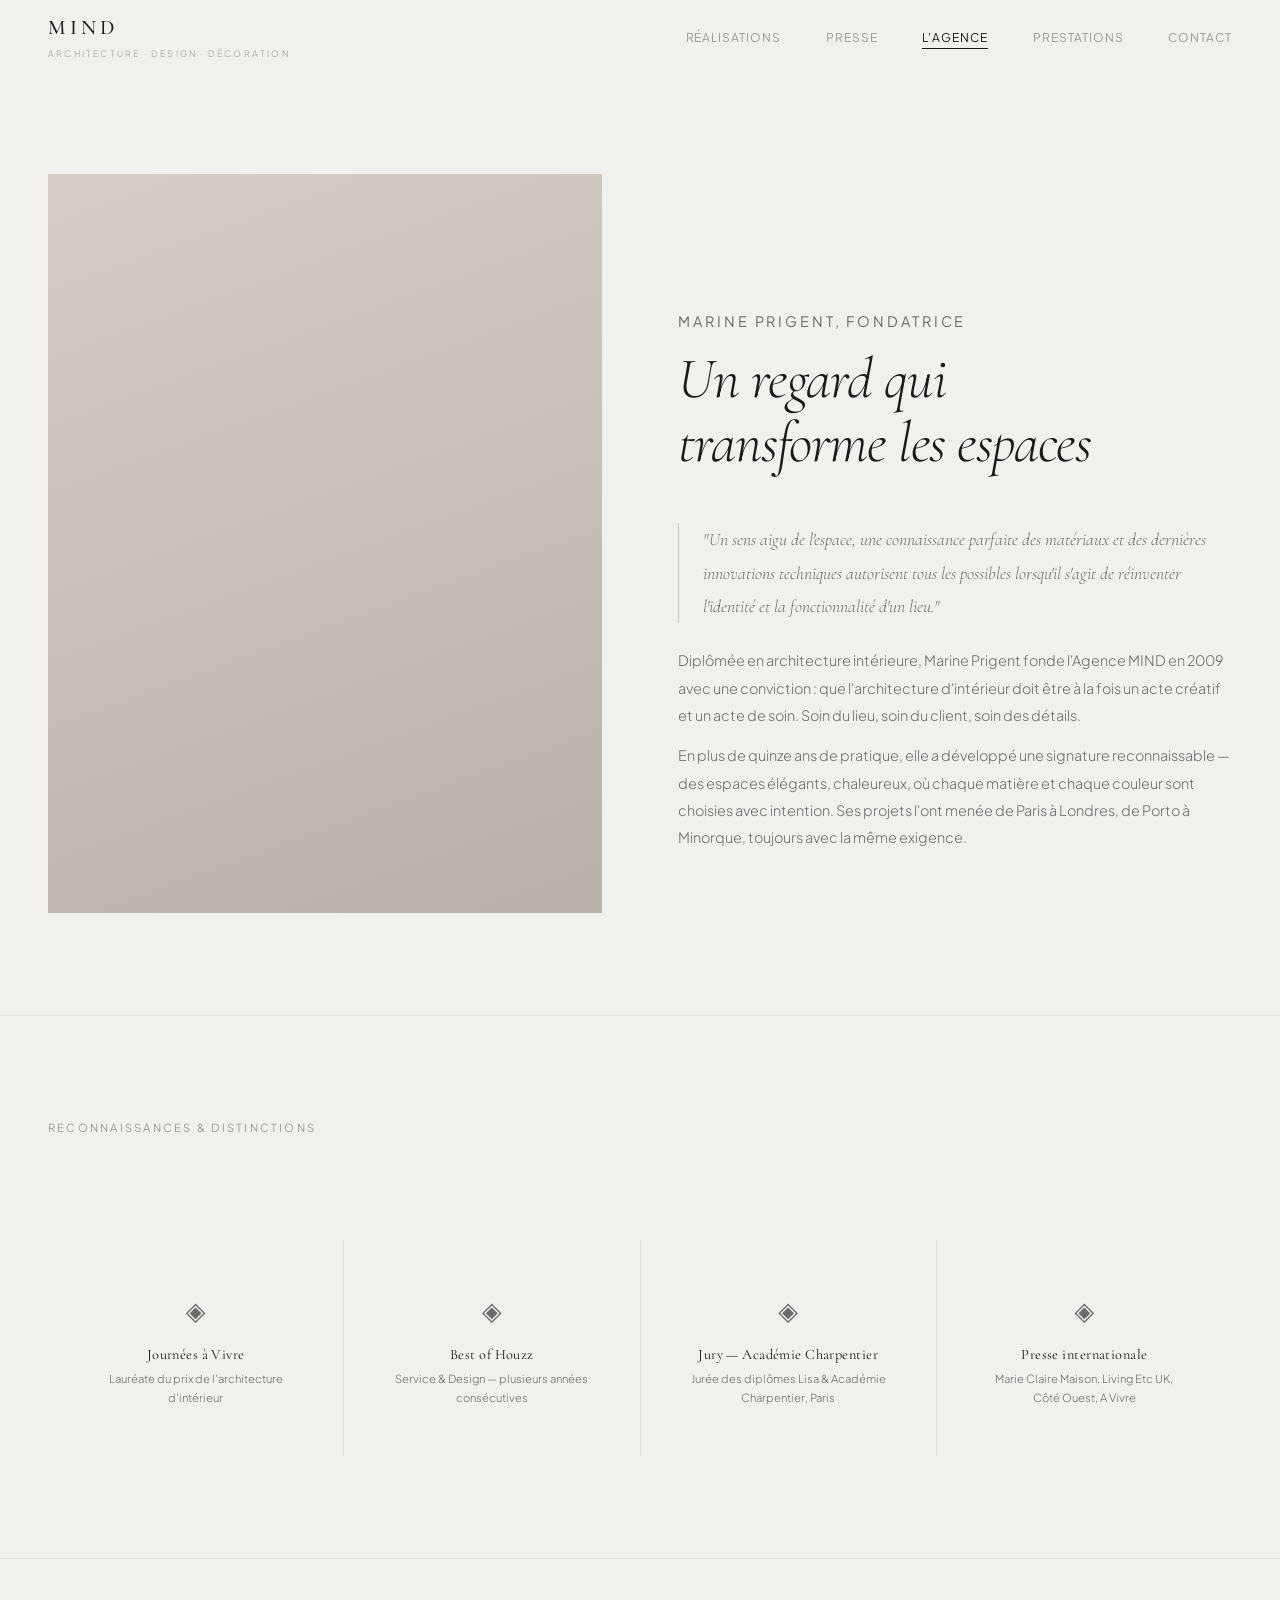
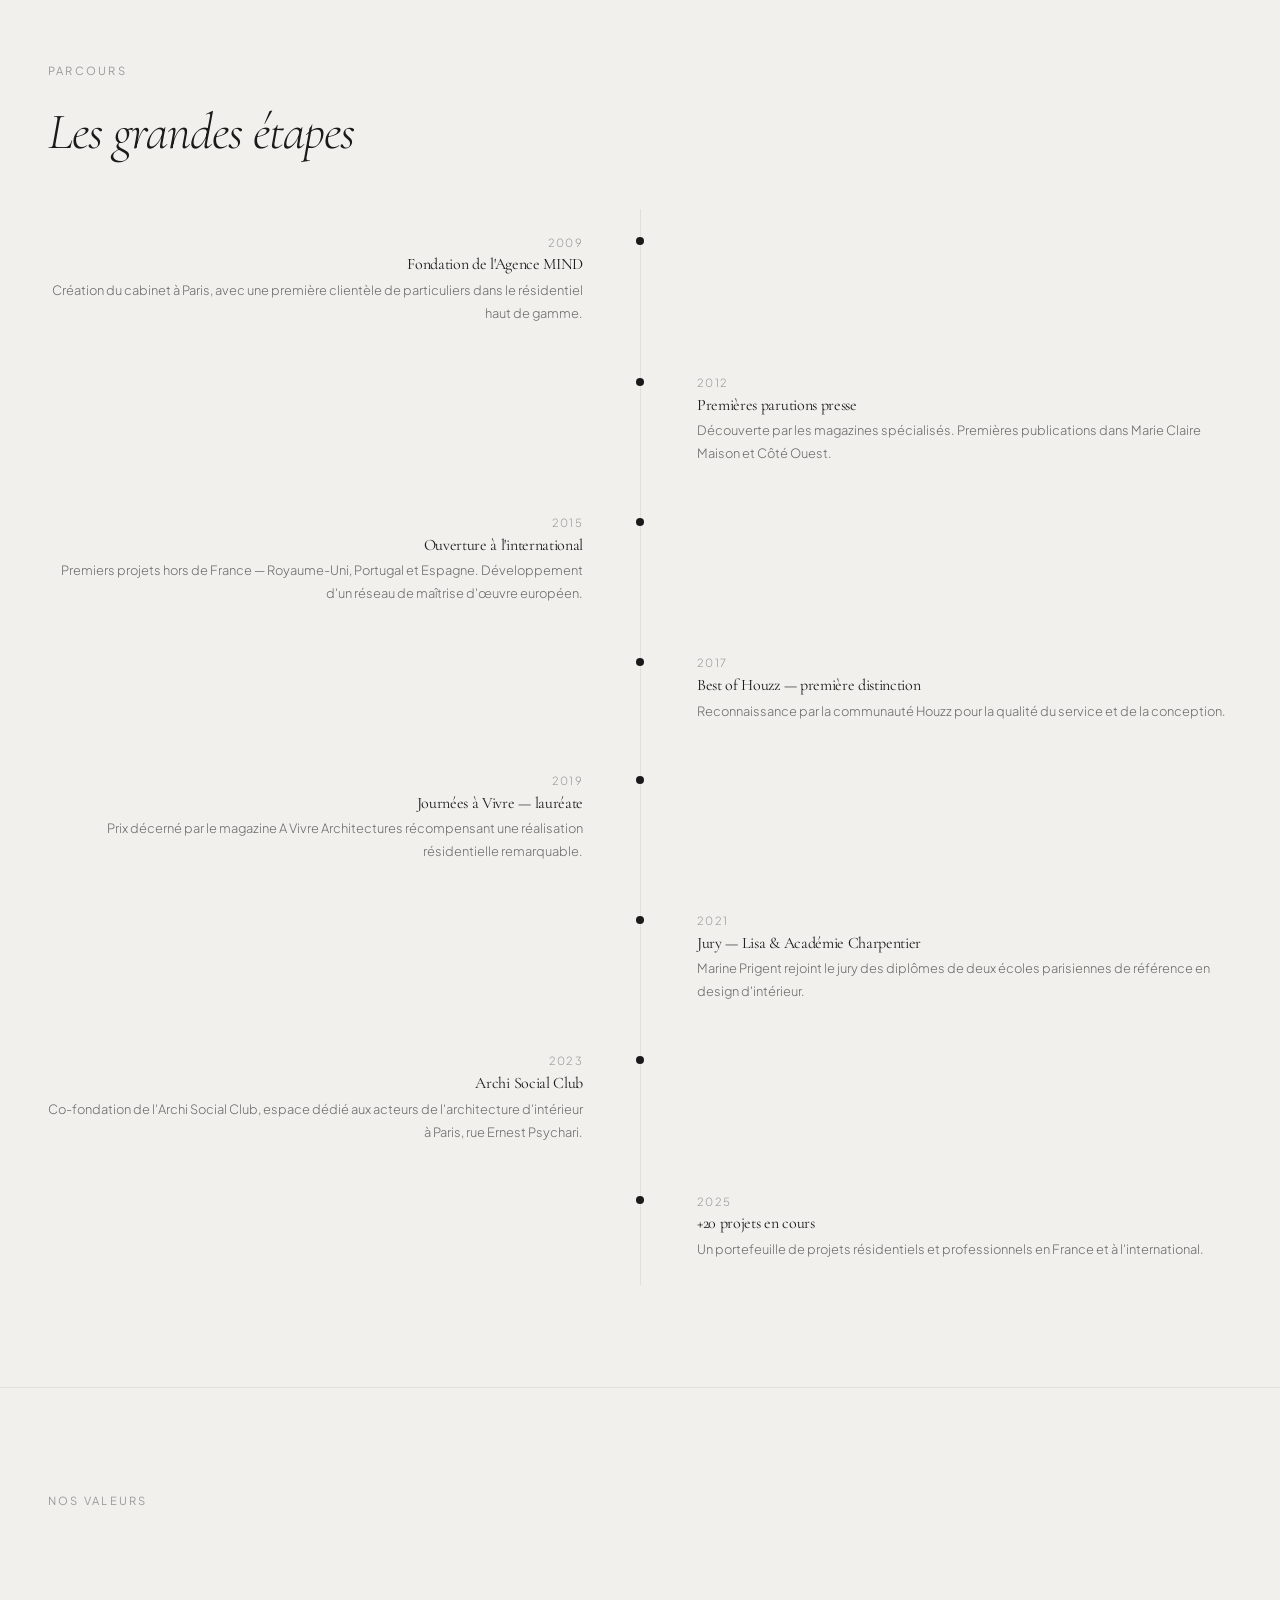
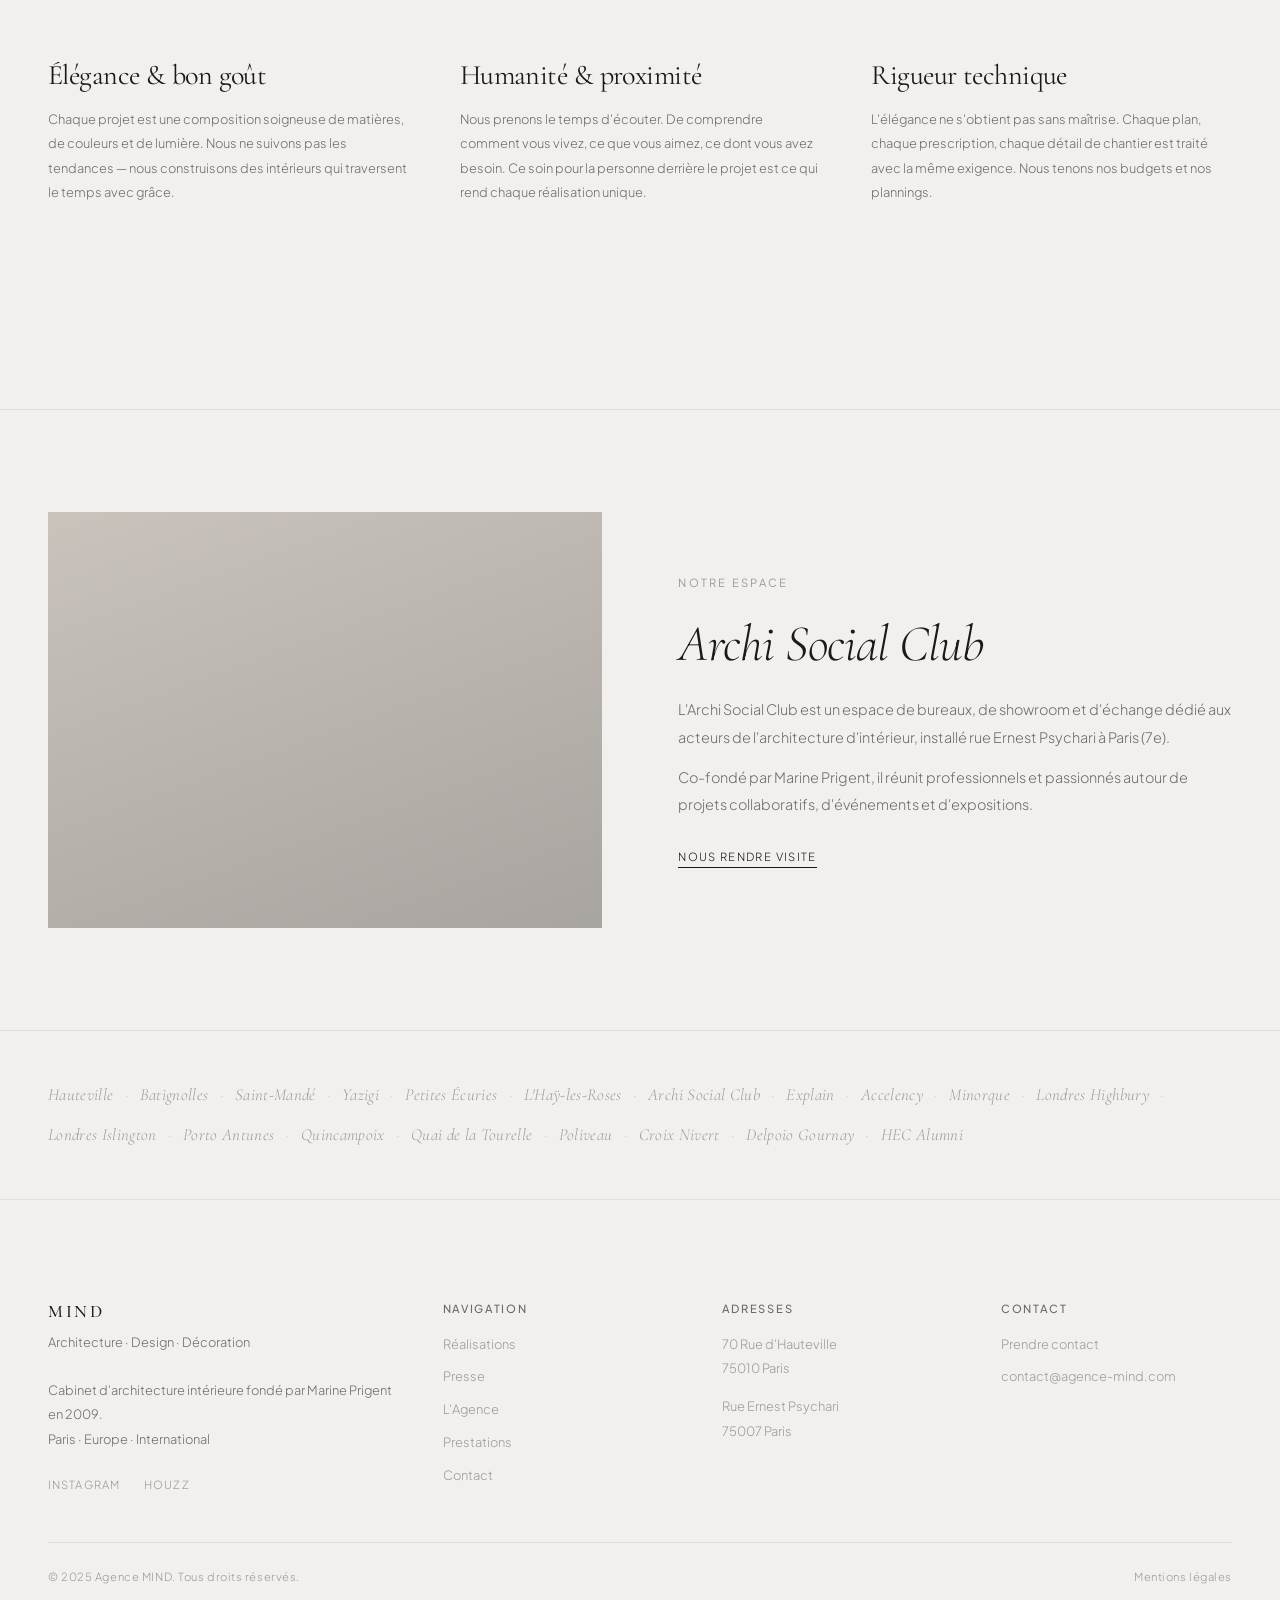
==== commit 1769d077: "Redesign: ultra-modern minimalist overhaul inspired by Studio X Complete CSS rewrite with fluid spac" ====
--- a/agence.html
+++ b/agence.html
@@ -10,10 +10,7 @@
 <body>
 
   <nav id="main-nav">
-    <a href="index.html" class="nav-logo">
-      MIND
-      <span>Architecture · Design · Décoration</span>
-    </a>
+    <a href="index.html" class="nav-logo">MIND<span>Architecture · Design · Décoration</span></a>
     <ul class="nav-links">
       <li><a href="realisations.html">Réalisations</a></li>
       <li><a href="presse.html">Presse</a></li>
@@ -21,26 +18,31 @@
       <li><a href="services.html">Prestations</a></li>
       <li><a href="contact.html">Contact</a></li>
     </ul>
-    <button class="hamburger" aria-label="Menu"><span></span><span></span><span></span></button>
+    <button class="hamburger" aria-label="Menu" onclick="toggleMenu()"><span></span><span></span><span></span></button>
   </nav>
 
-  <!-- AGENCE HERO — portrait + bio -->
+  <div class="mobile-menu" id="mobile-menu">
+    <a href="realisations.html">Réalisations</a>
+    <a href="presse.html">Presse</a>
+    <a href="agence.html">L'Agence</a>
+    <a href="services.html">Prestations</a>
+    <a href="contact.html">Contact</a>
+  </div>
+
   <section>
     <div class="container">
       <div class="agence-hero">
-        <div class="agence-portrait" style="background:linear-gradient(160deg,#D4CEC7,#B8B2AA);">
-          <!-- Photo portrait Marine Prigent à insérer -->
-        </div>
+        <div class="agence-portrait reveal-scale" style="background:linear-gradient(160deg,#D4CEC7,#B8B2AA);"></div>
         <div class="agence-bio">
-          <p class="section-label">Marine Prigent, Fondatrice</p>
-          <h1>Un regard qui<br>transforme les espaces</h1>
-          <blockquote>
+          <p class="section-label reveal-line">Marine Prigent, Fondatrice</p>
+          <h1 class="reveal">Un regard qui<br>transforme les espaces</h1>
+          <blockquote class="reveal" style="transition-delay:0.1s;">
             "Un sens aigu de l'espace, une connaissance parfaite des matériaux et des dernières innovations techniques autorisent tous les possibles lorsqu'il s'agit de réinventer l'identité et la fonctionnalité d'un lieu."
           </blockquote>
-          <p>
+          <p class="reveal" style="transition-delay:0.15s;">
             Diplômée en architecture intérieure, Marine Prigent fonde l'Agence MIND en 2009 avec une conviction : que l'architecture d'intérieur doit être à la fois un acte créatif et un acte de soin. Soin du lieu, soin du client, soin des détails.
           </p>
-          <p>
+          <p class="reveal" style="transition-delay:0.2s;">
             En plus de quinze ans de pratique, elle a développé une signature reconnaissable — des espaces élégants, chaleureux, où chaque matière et chaque couleur sont choisies avec intention. Ses projets l'ont menée de Paris à Londres, de Porto à Minorque, toujours avec la même exigence.
           </p>
         </div>
@@ -48,27 +50,26 @@
     </div>
   </section>
 
-  <!-- AWARDS -->
-  <section style="border-top:1px solid var(--light);">
-    <div class="container">
-      <p class="section-label" style="padding-top:var(--gap);">Reconnaissances & distinctions</p>
+  <section style="border-top:1px solid var(--border);">
+    <div class="container">
+      <p class="section-label reveal-line" style="padding-top:var(--space-lg);">Reconnaissances & distinctions</p>
       <div class="awards-grid">
-        <div class="award-card">
+        <div class="award-card reveal" style="transition-delay:0s;">
           <div class="award-icon">◈</div>
           <h4>Journées à Vivre</h4>
           <p>Lauréate du prix de l'architecture d'intérieur</p>
         </div>
-        <div class="award-card">
+        <div class="award-card reveal" style="transition-delay:0.08s;">
           <div class="award-icon">◈</div>
           <h4>Best of Houzz</h4>
           <p>Service & Design — plusieurs années consécutives</p>
         </div>
-        <div class="award-card">
+        <div class="award-card reveal" style="transition-delay:0.16s;">
           <div class="award-icon">◈</div>
           <h4>Jury — Académie Charpentier</h4>
           <p>Jurée des diplômes Lisa & Académie Charpentier, Paris</p>
         </div>
-        <div class="award-card">
+        <div class="award-card reveal" style="transition-delay:0.24s;">
           <div class="award-icon">◈</div>
           <h4>Presse internationale</h4>
           <p>Marie Claire Maison, Living Etc UK, Côté Ouest, A Vivre</p>
@@ -77,116 +78,65 @@
     </div>
   </section>
 
-  <!-- PARCOURS / TIMELINE -->
-  <section style="padding: var(--gap) 0; border-top:1px solid var(--light);">
-    <div class="container">
-      <p class="section-label">Parcours</p>
-      <div class="text-left" style="margin-bottom:3rem;">
-        <h2 style="font-size:clamp(1.8rem,3vw,2.8rem); font-style:italic;">Les grandes étapes</h2>
+  <section style="padding:var(--space-lg) 0; border-top:1px solid var(--border);">
+    <div class="container">
+      <p class="section-label reveal-line">Parcours</p>
+      <div style="max-width:520px; margin-bottom:var(--space-md);">
+        <h2 class="reveal" style="font-size:var(--fs-h2); font-style:italic; font-weight:300;">Les grandes étapes</h2>
       </div>
     </div>
     <div class="container" style="position:relative;">
-      <div style="position:absolute; left:50%; top:0; bottom:0; width:1px; background:var(--light);"></div>
+      <div style="position:absolute; left:50%; top:0; bottom:0; width:1px; background:var(--border);"></div>
       <div class="timeline-items">
-
-        <div class="timeline-item">
-          <div class="t-content">
-            <div class="t-year">2009</div>
-            <h4>Fondation de l'Agence MIND</h4>
-            <p>Création du cabinet à Paris, avec une première clientèle de particuliers dans le résidentiel haut de gamme.</p>
-          </div>
-          <div class="t-dot"><div class="t-dot-inner"></div></div>
-          <div class="t-empty"></div>
-        </div>
-
-        <div class="timeline-item">
-          <div class="t-empty"></div>
-          <div class="t-dot"><div class="t-dot-inner"></div></div>
-          <div class="t-content">
-            <div class="t-year">2012</div>
-            <h4>Premières parutions presse</h4>
-            <p>Découverte par les magazines spécialisés. Premières publications dans Marie Claire Maison et Côté Ouest.</p>
-          </div>
-        </div>
-
-        <div class="timeline-item">
-          <div class="t-content">
-            <div class="t-year">2015</div>
-            <h4>Ouverture à l'international</h4>
-            <p>Premiers projets hors de France — Royaume-Uni, Portugal et Espagne. Développement d'un réseau de maîtrise d'œuvre européen.</p>
-          </div>
-          <div class="t-dot"><div class="t-dot-inner"></div></div>
-          <div class="t-empty"></div>
-        </div>
-
-        <div class="timeline-item">
-          <div class="t-empty"></div>
-          <div class="t-dot"><div class="t-dot-inner"></div></div>
-          <div class="t-content">
-            <div class="t-year">2017</div>
-            <h4>Best of Houzz — première distinction</h4>
-            <p>Reconnaissance par la communauté Houzz pour la qualité du service et de la conception. Distinction reconduite les années suivantes.</p>
-          </div>
-        </div>
-
-        <div class="timeline-item">
-          <div class="t-content">
-            <div class="t-year">2019</div>
-            <h4>Journées à Vivre — lauréate</h4>
-            <p>Prix décerné par le magazine A Vivre Architectures récompensant une réalisation résidentielle remarquable.</p>
-          </div>
-          <div class="t-dot"><div class="t-dot-inner"></div></div>
-          <div class="t-empty"></div>
-        </div>
-
-        <div class="timeline-item">
-          <div class="t-empty"></div>
-          <div class="t-dot"><div class="t-dot-inner"></div></div>
-          <div class="t-content">
-            <div class="t-year">2021</div>
-            <h4>Jury — Lisa & Académie Charpentier</h4>
-            <p>Marine Prigent rejoint le jury des diplômes de deux écoles parisiennes de référence en design d'intérieur.</p>
-          </div>
-        </div>
-
-        <div class="timeline-item">
-          <div class="t-content">
-            <div class="t-year">2023</div>
-            <h4>Archi Social Club</h4>
-            <p>Co-fondation de l'Archi Social Club, espace dédié aux acteurs de l'architecture d'intérieur à Paris, rue Ernest Psychari.</p>
-          </div>
-          <div class="t-dot"><div class="t-dot-inner"></div></div>
-          <div class="t-empty"></div>
-        </div>
-
-        <div class="timeline-item">
-          <div class="t-empty"></div>
-          <div class="t-dot"><div class="t-dot-inner"></div></div>
-          <div class="t-content">
-            <div class="t-year">2025</div>
-            <h4>+20 projets en cours</h4>
-            <p>Un portefeuille de projets résidentiels et professionnels en France et à l'international, avec une équipe agile et réactive.</p>
-          </div>
-        </div>
-
-      </div>
-    </div>
-  </section>
-
-  <!-- VALEURS -->
-  <section style="border-top:1px solid var(--light); padding:var(--gap) 0;">
-    <div class="container">
-      <p class="section-label" style="margin-bottom:2rem;">Nos valeurs</p>
+        <div class="timeline-item reveal">
+          <div class="t-content"><div class="t-year">2009</div><h4>Fondation de l'Agence MIND</h4><p>Création du cabinet à Paris, avec une première clientèle de particuliers dans le résidentiel haut de gamme.</p></div>
+          <div class="t-dot"><div class="t-dot-inner"></div></div><div class="t-empty"></div>
+        </div>
+        <div class="timeline-item reveal">
+          <div class="t-empty"></div><div class="t-dot"><div class="t-dot-inner"></div></div>
+          <div class="t-content"><div class="t-year">2012</div><h4>Premières parutions presse</h4><p>Découverte par les magazines spécialisés. Premières publications dans Marie Claire Maison et Côté Ouest.</p></div>
+        </div>
+        <div class="timeline-item reveal">
+          <div class="t-content"><div class="t-year">2015</div><h4>Ouverture à l'international</h4><p>Premiers projets hors de France — Royaume-Uni, Portugal et Espagne. Développement d'un réseau de maîtrise d'œuvre européen.</p></div>
+          <div class="t-dot"><div class="t-dot-inner"></div></div><div class="t-empty"></div>
+        </div>
+        <div class="timeline-item reveal">
+          <div class="t-empty"></div><div class="t-dot"><div class="t-dot-inner"></div></div>
+          <div class="t-content"><div class="t-year">2017</div><h4>Best of Houzz — première distinction</h4><p>Reconnaissance par la communauté Houzz pour la qualité du service et de la conception.</p></div>
+        </div>
+        <div class="timeline-item reveal">
+          <div class="t-content"><div class="t-year">2019</div><h4>Journées à Vivre — lauréate</h4><p>Prix décerné par le magazine A Vivre Architectures récompensant une réalisation résidentielle remarquable.</p></div>
+          <div class="t-dot"><div class="t-dot-inner"></div></div><div class="t-empty"></div>
+        </div>
+        <div class="timeline-item reveal">
+          <div class="t-empty"></div><div class="t-dot"><div class="t-dot-inner"></div></div>
+          <div class="t-content"><div class="t-year">2021</div><h4>Jury — Lisa & Académie Charpentier</h4><p>Marine Prigent rejoint le jury des diplômes de deux écoles parisiennes de référence en design d'intérieur.</p></div>
+        </div>
+        <div class="timeline-item reveal">
+          <div class="t-content"><div class="t-year">2023</div><h4>Archi Social Club</h4><p>Co-fondation de l'Archi Social Club, espace dédié aux acteurs de l'architecture d'intérieur à Paris, rue Ernest Psychari.</p></div>
+          <div class="t-dot"><div class="t-dot-inner"></div></div><div class="t-empty"></div>
+        </div>
+        <div class="timeline-item reveal">
+          <div class="t-empty"></div><div class="t-dot"><div class="t-dot-inner"></div></div>
+          <div class="t-content"><div class="t-year">2025</div><h4>+20 projets en cours</h4><p>Un portefeuille de projets résidentiels et professionnels en France et à l'international.</p></div>
+        </div>
+      </div>
+    </div>
+  </section>
+
+  <section style="border-top:1px solid var(--border); padding:var(--space-lg) 0;">
+    <div class="container">
+      <p class="section-label reveal-line" style="margin-bottom:var(--space-md);">Nos valeurs</p>
       <div class="values-grid">
-        <div class="value-item">
+        <div class="value-item reveal">
           <h3>Élégance & bon goût</h3>
           <p>Chaque projet est une composition soigneuse de matières, de couleurs et de lumière. Nous ne suivons pas les tendances — nous construisons des intérieurs qui traversent le temps avec grâce.</p>
         </div>
-        <div class="value-item">
+        <div class="value-item reveal" style="transition-delay:0.1s;">
           <h3>Humanité & proximité</h3>
           <p>Nous prenons le temps d'écouter. De comprendre comment vous vivez, ce que vous aimez, ce dont vous avez besoin. Ce soin pour la personne derrière le projet est ce qui rend chaque réalisation unique.</p>
         </div>
-        <div class="value-item">
+        <div class="value-item reveal" style="transition-delay:0.2s;">
           <h3>Rigueur technique</h3>
           <p>L'élégance ne s'obtient pas sans maîtrise. Chaque plan, chaque prescription, chaque détail de chantier est traité avec la même exigence. Nous tenons nos budgets et nos plannings.</p>
         </div>
@@ -194,29 +144,24 @@
     </div>
   </section>
 
-  <!-- ARCHI SOCIAL CLUB -->
-  <section class="asc-section">
-    <div class="container" style="display:grid; grid-template-columns:1fr 1fr; gap:5rem; align-items:center; padding:var(--gap) clamp(1.5rem,5vw,4rem);">
-      <div class="asc-image" style="background:linear-gradient(160deg,#C9C3BC,#A8A49F); aspect-ratio:4/3;">
-        <!-- Image Archi Social Club -->
-      </div>
+  <section style="border-top:1px solid var(--border);">
+    <div class="container" style="display:grid; grid-template-columns:1fr 1fr; gap:clamp(3rem,6vw,6rem); align-items:center; padding:var(--space-lg) clamp(1.5rem,4vw,3rem);">
+      <div class="asc-image reveal-scale" style="background:linear-gradient(160deg,#C9C3BC,#A8A49F);"></div>
       <div>
-        <p class="section-label">Notre espace</p>
-        <h2 style="font-size:clamp(1.6rem,2.5vw,2.5rem); font-style:italic; margin-bottom:1.5rem;">Archi Social Club</h2>
-        <p style="font-size:0.88rem; color:var(--mid); line-height:1.9; margin-bottom:1rem;">
+        <p class="section-label reveal-line">Notre espace</p>
+        <h2 class="reveal" style="font-size:var(--fs-h2); font-style:italic; font-weight:300; margin-bottom:var(--space-sm);">Archi Social Club</h2>
+        <p class="reveal" style="transition-delay:0.1s; font-size:var(--fs-body); color:var(--mid); line-height:1.9; margin-bottom:0.8rem;">
           L'Archi Social Club est un espace de bureaux, de showroom et d'échange dédié aux acteurs de l'architecture d'intérieur, installé rue Ernest Psychari à Paris (7e).
         </p>
-        <p style="font-size:0.88rem; color:var(--mid); line-height:1.9; margin-bottom:1.5rem;">
-          Co-fondé par Marine Prigent, il réunit professionnels et passionnés autour de projets collaboratifs, d'événements et d'expositions — un lieu vivant où se croisent créativité, expertise et convivialité au cœur de Paris.
+        <p class="reveal" style="transition-delay:0.15s; font-size:var(--fs-body); color:var(--mid); line-height:1.9; margin-bottom:var(--space-sm);">
+          Co-fondé par Marine Prigent, il réunit professionnels et passionnés autour de projets collaboratifs, d'événements et d'expositions.
         </p>
-        <a href="contact.html" style="font-size:0.78rem; letter-spacing:0.12em; text-transform:uppercase; border-bottom:1px solid var(--dark); padding-bottom:2px;">
-          Nous rendre visite
-        </a>
-      </div>
-    </div>
-  </section>
-
-    <div class="projects-list-section">
+        <a href="contact.html" class="link-underline reveal" style="transition-delay:0.2s;">Nous rendre visite</a>
+      </div>
+    </div>
+  </section>
+
+  <div class="projects-list-section">
     <div class="container">
       <div class="projects-list">
         <a href="pages/projet-hauteville.html">Hauteville</a><span class="sep">·</span>
@@ -242,53 +187,37 @@
     </div>
   </div>
 
-  <!-- FOOTER -->
   <footer>
     <div class="container">
       <div class="footer-grid">
         <div class="footer-brand">
           <h2>MIND</h2>
           <p>Architecture · Design · Décoration<br><br>Cabinet d'architecture intérieure fondé par Marine Prigent en 2009.<br>Paris · Europe · International</p>
-          <div style="margin-top:1.5rem; display:flex; gap:1.2rem;">
-            <a href="https://instagram.com" target="_blank" style="font-size:0.72rem; letter-spacing:0.1em; text-transform:uppercase; color:var(--mid);">Instagram</a>
-            <a href="https://houzz.com" target="_blank" style="font-size:0.72rem; letter-spacing:0.1em; text-transform:uppercase; color:var(--mid);">Houzz</a>
+          <div class="footer-social">
+            <a href="https://instagram.com" target="_blank" rel="noopener">Instagram</a>
+            <a href="https://houzz.com" target="_blank" rel="noopener">Houzz</a>
           </div>
         </div>
-        <div class="footer-col">
-          <h4>Navigation</h4>
-          <ul>
-            <li><a href="realisations.html">Réalisations</a></li>
-            <li><a href="presse.html">Presse</a></li>
-            <li><a href="agence.html">L'Agence</a></li>
-            <li><a href="services.html">Prestations</a></li>
-            <li><a href="contact.html">Contact</a></li>
-          </ul>
-        </div>
-        <div class="footer-col">
-          <h4>Adresses</h4>
-          <ul>
-            <li><a>70 Rue d'Hauteville<br>75010 Paris</a></li>
-            <li style="margin-top:0.8rem;"><a>Rue Ernest Psychari<br>75007 Paris</a></li>
-          </ul>
-        </div>
-        <div class="footer-col">
-          <h4>Contact</h4>
-          <ul>
-            <li><a href="contact.html">Prendre contact</a></li>
-            <li><a href="mailto:contact@agence-mind.com">contact@agence-mind.com</a></li>
-          </ul>
-        </div>
-      </div>
-      <div class="footer-bottom">
-        <span>© 2025 Agence MIND. Tous droits réservés.</span>
-        <span>Mentions légales</span>
-      </div>
+        <div class="footer-col"><h4>Navigation</h4><ul><li><a href="realisations.html">Réalisations</a></li><li><a href="presse.html">Presse</a></li><li><a href="agence.html">L'Agence</a></li><li><a href="services.html">Prestations</a></li><li><a href="contact.html">Contact</a></li></ul></div>
+        <div class="footer-col"><h4>Adresses</h4><ul><li><a>70 Rue d'Hauteville<br>75010 Paris</a></li><li style="margin-top:0.8rem;"><a>Rue Ernest Psychari<br>75007 Paris</a></li></ul></div>
+        <div class="footer-col"><h4>Contact</h4><ul><li><a href="contact.html">Prendre contact</a></li><li><a href="mailto:contact@agence-mind.com">contact@agence-mind.com</a></li></ul></div>
+      </div>
+      <div class="footer-bottom"><span>© 2025 Agence MIND. Tous droits réservés.</span><span>Mentions légales</span></div>
     </div>
   </footer>
 
   <script>
     const nav = document.getElementById('main-nav');
     window.addEventListener('scroll', () => nav.classList.toggle('scrolled', window.scrollY > 60));
+    function toggleMenu() {
+      document.querySelector('.hamburger').classList.toggle('open');
+      document.getElementById('mobile-menu').classList.toggle('open');
+      document.body.style.overflow = document.getElementById('mobile-menu').classList.contains('open') ? 'hidden' : '';
+    }
+    const observer = new IntersectionObserver((entries) => {
+      entries.forEach(entry => { if (entry.isIntersecting) { entry.target.classList.add('visible'); observer.unobserve(entry.target); } });
+    }, { threshold: 0.1, rootMargin: '0px 0px -40px 0px' });
+    document.querySelectorAll('.reveal, .reveal-line, .reveal-scale').forEach(el => observer.observe(el));
   </script>
 
 </body>
--- a/css/style.css
+++ b/css/style.css
@@ -1,52 +1,85 @@
 /* ============================================
-   AGENCE MIND — Stylesheet
-   Palette: gris clair #F2F0ED / gris foncé #2A2A2A
-   Titres: Cormorant Garamond (serif) / Corps: Plus Jakarta Sans
+   AGENCE MIND — Ultra-Modern Redesign
+   Light: #F2F0ED · Dark: #2A2A2A · Text: #1A1A1A
+   Cormorant Garamond + Plus Jakarta Sans
    ============================================ */
 
-@import url('https://fonts.googleapis.com/css2?family=Cormorant+Garamond:ital,wght@0,300;0,400;0,500;1,300;1,400;1,500&family=Plus+Jakarta+Sans:wght@300;400;500;600&display=swap');
-
-/* ---- RESET & BASE ---- */
+@import url('https://fonts.googleapis.com/css2?family=Cormorant+Garamond:ital,wght@0,300;0,400;0,500;0,600;1,300;1,400;1,500&family=Plus+Jakarta+Sans:wght@200;300;400;500;600&display=swap');
+
+/* ---- RESET ---- */
 *, *::before, *::after { box-sizing: border-box; margin: 0; padding: 0; }
 
 :root {
-  --bg:        #F2F0ED;
-  --dark:      #2A2A2A;
-  --mid:       #7A7A7A;
-  --light:     #C8C4BE;
-  --white:     #FFFFFF;
-  --accent:    #2A2A2A;
-  --fs-xl:     clamp(2.8rem, 6vw, 6rem);
-  --fs-lg:     clamp(1.8rem, 3vw, 3rem);
-  --fs-md:     clamp(1.1rem, 1.5vw, 1.4rem);
-  --fs-body:   clamp(0.9rem, 1vw, 1rem);
-  --fs-small:  0.78rem;
-  --gap:       clamp(2rem, 5vw, 5rem);
-  --radius:    0px;
-}
-
-html { scroll-behavior: smooth; }
+  --bg: #F2F0ED;
+  --bg-dark: #2A2A2A;
+  --ink: #1A1A1A;
+  --mid: #6B6B6B;
+  --muted: #9A9A9A;
+  --border: rgba(26,26,26,0.08);
+  --border-hover: rgba(26,26,26,0.2);
+  --white: #FFFFFF;
+
+  --font-display: 'Cormorant Garamond', Georgia, serif;
+  --font-body: 'Plus Jakarta Sans', system-ui, sans-serif;
+
+  --fs-hero: clamp(3.2rem, 7vw, 5.8rem);
+  --fs-h2: clamp(2rem, 4vw, 3.4rem);
+  --fs-h3: clamp(1.4rem, 2.2vw, 2rem);
+  --fs-body: clamp(0.9rem, 1vw, 1rem);
+  --fs-small: 0.8rem;
+  --fs-xs: 0.7rem;
+
+  --space-xs: clamp(0.5rem, 1vw, 0.75rem);
+  --space-sm: clamp(1rem, 2vw, 1.5rem);
+  --space-md: clamp(2rem, 4vw, 3rem);
+  --space-lg: clamp(4rem, 8vw, 7rem);
+  --space-xl: clamp(6rem, 12vw, 10rem);
+
+  --nav-height: 72px;
+  --ease-out: cubic-bezier(0.16, 1, 0.3, 1);
+  --ease-in-out: cubic-bezier(0.65, 0, 0.35, 1);
+}
+
+html {
+  scroll-behavior: smooth;
+  scrollbar-width: thin;
+  scrollbar-color: var(--muted) transparent;
+}
 
 body {
   background: var(--bg);
-  color: var(--dark);
-  font-family: 'Plus Jakarta Sans', sans-serif;
+  color: var(--ink);
+  font-family: var(--font-body);
   font-size: var(--fs-body);
   font-weight: 300;
   line-height: 1.7;
   -webkit-font-smoothing: antialiased;
-}
-
-h1, h2, h3, h4 {
-  font-family: 'Cormorant Garamond', serif;
+  -moz-osx-font-smoothing: grayscale;
+  overflow-x: hidden;
+}
+
+h1, h2, h3, h4, h5 {
+  font-family: var(--font-display);
   font-weight: 400;
-  line-height: 1.15;
-  letter-spacing: -0.01em;
+  line-height: 1.1;
+  letter-spacing: -0.02em;
+  text-wrap: balance;
+  color: var(--ink);
 }
 
 a { color: inherit; text-decoration: none; }
-img { display: block; width: 100%; object-fit: cover; }
+img { display: block; width: 100%; height: auto; object-fit: cover; }
 ul { list-style: none; }
+button { font-family: var(--font-body); cursor: pointer; }
+
+::selection {
+  background: var(--ink);
+  color: var(--bg);
+}
+
+::-webkit-scrollbar { width: 6px; }
+::-webkit-scrollbar-track { background: transparent; }
+::-webkit-scrollbar-thumb { background: var(--muted); border-radius: 3px; }
 
 /* ---- NAVIGATION ---- */
 nav {
@@ -56,210 +89,424 @@
   display: flex;
   align-items: center;
   justify-content: space-between;
-  padding: 1.8rem clamp(1.5rem, 5vw, 4rem);
+  padding: 0 clamp(1.5rem, 4vw, 3rem);
+  height: var(--nav-height);
   background: var(--bg);
-  border-bottom: 1px solid transparent;
-  transition: border-color 0.3s;
-}
-
-nav.scrolled { border-bottom-color: var(--light); }
+  transition: height 0.5s var(--ease-out), box-shadow 0.5s var(--ease-out), background 0.5s var(--ease-out);
+}
+
+nav.scrolled {
+  height: 56px;
+  box-shadow: 0 1px 0 var(--border);
+}
 
 .nav-logo {
-  font-family: 'Cormorant Garamond', serif;
-  font-size: 1.05rem;
-  font-weight: 400;
-  letter-spacing: 0.12em;
-  text-transform: uppercase;
-}
+  font-family: var(--font-display);
+  font-size: 1.3rem;
+  font-weight: 500;
+  letter-spacing: 0.2em;
+  text-transform: uppercase;
+  transition: opacity 0.3s;
+}
+
+.nav-logo:hover { opacity: 0.6; }
 
 .nav-logo span {
   display: block;
-  font-family: 'Plus Jakarta Sans', sans-serif;
-  font-size: 0.6rem;
+  font-family: var(--font-body);
+  font-size: 0.55rem;
   font-weight: 300;
-  letter-spacing: 0.22em;
-  text-transform: uppercase;
-  color: var(--mid);
-  margin-top: 2px;
+  letter-spacing: 0.25em;
+  text-transform: uppercase;
+  color: var(--muted);
+  margin-top: 1px;
 }
 
 .nav-links {
   display: flex;
-  gap: 2.5rem;
+  gap: 2.8rem;
   align-items: center;
 }
 
 .nav-links a {
-  font-size: var(--fs-small);
-  font-weight: 300;
-  letter-spacing: 0.1em;
-  text-transform: uppercase;
-  color: var(--mid);
-  transition: color 0.2s, font-size 0.2s;
+  font-size: 0.75rem;
+  font-weight: 400;
+  letter-spacing: 0.08em;
+  text-transform: uppercase;
+  color: var(--muted);
   position: relative;
+  transition: color 0.4s var(--ease-out);
+}
+
+.nav-links a::after {
+  content: '';
+  position: absolute;
+  bottom: -4px;
+  left: 0;
+  width: 0;
+  height: 1px;
+  background: var(--ink);
+  transition: width 0.4s var(--ease-out);
 }
 
 .nav-links a:hover,
 .nav-links a.active {
-  color: var(--dark);
-  font-size: 0.88rem;
+  color: var(--ink);
+}
+
+.nav-links a:hover::after,
+.nav-links a.active::after {
+  width: 100%;
+}
+
+/* ---- MOBILE MENU ---- */
+.hamburger {
+  display: none;
+  flex-direction: column;
+  gap: 6px;
+  background: none;
+  border: none;
+  padding: 8px;
+  z-index: 200;
+}
+
+.hamburger span {
+  display: block;
+  width: 24px;
+  height: 1px;
+  background: var(--ink);
+  transition: all 0.4s var(--ease-out);
+  transform-origin: center;
+}
+
+.hamburger.open span:nth-child(1) { transform: rotate(45deg) translate(4px, 5px); }
+.hamburger.open span:nth-child(2) { opacity: 0; transform: scaleX(0); }
+.hamburger.open span:nth-child(3) { transform: rotate(-45deg) translate(4px, -5px); }
+
+.mobile-menu {
+  position: fixed;
+  inset: 0;
+  z-index: 150;
+  background: var(--bg);
+  display: flex;
+  flex-direction: column;
+  justify-content: center;
+  align-items: center;
+  gap: 2rem;
+  opacity: 0;
+  pointer-events: none;
+  transition: opacity 0.5s var(--ease-out);
+}
+
+.mobile-menu.open {
+  opacity: 1;
+  pointer-events: auto;
+}
+
+.mobile-menu a {
+  font-family: var(--font-display);
+  font-size: clamp(2rem, 5vw, 3rem);
   font-weight: 400;
-}
-
-/* ---- LAYOUT HELPERS ---- */
+  color: var(--ink);
+  transform: translateY(20px);
+  opacity: 0;
+  transition: transform 0.5s var(--ease-out), opacity 0.5s var(--ease-out), color 0.3s;
+}
+
+.mobile-menu.open a {
+  transform: translateY(0);
+  opacity: 1;
+}
+
+.mobile-menu.open a:nth-child(1) { transition-delay: 0.1s; }
+.mobile-menu.open a:nth-child(2) { transition-delay: 0.15s; }
+.mobile-menu.open a:nth-child(3) { transition-delay: 0.2s; }
+.mobile-menu.open a:nth-child(4) { transition-delay: 0.25s; }
+.mobile-menu.open a:nth-child(5) { transition-delay: 0.3s; }
+
+.mobile-menu a:hover { color: var(--muted); }
+
+/* ---- LAYOUT ---- */
 .container {
-  max-width: 1400px;
+  max-width: 1440px;
   margin: 0 auto;
-  padding: 0 clamp(1.5rem, 5vw, 4rem);
-}
-
-.section { padding: var(--gap) 0; }
-
+  padding: 0 clamp(1.5rem, 4vw, 3rem);
+}
+
+.container--narrow {
+  max-width: 960px;
+  margin: 0 auto;
+  padding: 0 clamp(1.5rem, 4vw, 3rem);
+}
+
+/* ---- REVEAL ANIMATIONS ---- */
+.reveal {
+  opacity: 0;
+  transform: translateY(40px);
+  transition: opacity 0.8s var(--ease-out), transform 0.8s var(--ease-out);
+}
+
+.reveal.visible {
+  opacity: 1;
+  transform: translateY(0);
+}
+
+.reveal-line {
+  opacity: 0;
+  transform: translateY(20px);
+  transition: opacity 0.6s var(--ease-out), transform 0.6s var(--ease-out);
+}
+
+.reveal-line.visible {
+  opacity: 1;
+  transform: translateY(0);
+}
+
+.reveal-scale {
+  opacity: 0;
+  transform: scale(0.95);
+  transition: opacity 0.8s var(--ease-out), transform 0.8s var(--ease-out);
+}
+
+.reveal-scale.visible {
+  opacity: 1;
+  transform: scale(1);
+}
+
+@media (prefers-reduced-motion: reduce) {
+  .reveal, .reveal-line, .reveal-scale {
+    opacity: 1;
+    transform: none;
+    transition: none;
+  }
+}
+
+/* ---- SECTION LABEL ---- */
 .section-label {
-  font-family: 'Plus Jakarta Sans', sans-serif;
-  font-size: var(--fs-small);
+  font-family: var(--font-body);
+  font-size: var(--fs-xs);
   font-weight: 400;
-  letter-spacing: 0.18em;
-  text-transform: uppercase;
-  color: var(--mid);
-  margin-bottom: 1.2rem;
-}
-
-/* Texte excentré — ferré gauche ou droite */
-.text-left  { max-width: 520px; margin-right: auto; }
-.text-right { max-width: 520px; margin-left: auto; }
-.text-center { max-width: 680px; margin: 0 auto; text-align: center; }
+  letter-spacing: 0.2em;
+  text-transform: uppercase;
+  color: var(--muted);
+  margin-bottom: var(--space-sm);
+}
 
 /* ---- HERO ---- */
 .hero {
-  height: 100vh;
-  display: grid;
-  grid-template-columns: 1fr 1fr;
-  padding-top: 80px;
+  min-height: 100vh;
+  display: grid;
+  grid-template-columns: 1.1fr 0.9fr;
+  padding-top: var(--nav-height);
 }
 
 .hero-image {
-  height: 100%;
+  position: relative;
+  overflow: hidden;
   background: #D4CEC7;
-  overflow: hidden;
 }
 
 .hero-image img {
   width: 100%;
   height: 100%;
   object-fit: cover;
-  opacity: 0.85;
+  transition: transform 8s var(--ease-out);
+}
+
+.hero-image:hover img {
+  transform: scale(1.04);
 }
 
 .hero-content {
   display: flex;
   flex-direction: column;
   justify-content: flex-end;
-  padding: clamp(2rem, 4vw, 4rem);
-  padding-bottom: clamp(3rem, 6vw, 6rem);
+  padding: var(--space-lg) clamp(2rem, 5vw, 4rem);
+  padding-bottom: clamp(4rem, 8vw, 8rem);
 }
 
 .hero-content h1 {
-  font-size: var(--fs-xl);
-  margin-bottom: 1.5rem;
+  font-size: var(--fs-hero);
   font-style: italic;
+  font-weight: 300;
+  margin-bottom: var(--space-sm);
+  line-height: 1.05;
 }
 
 .hero-content p {
-  font-size: var(--fs-md);
+  font-size: var(--fs-body);
   font-weight: 300;
   color: var(--mid);
-  max-width: 400px;
-  margin-bottom: 2.5rem;
+  max-width: 380px;
+  margin-bottom: var(--space-md);
+  line-height: 1.8;
 }
 
 .hero-scroll {
-  font-size: var(--fs-small);
-  letter-spacing: 0.15em;
-  text-transform: uppercase;
-  color: var(--mid);
-  display: flex;
+  display: inline-flex;
   align-items: center;
   gap: 1rem;
+  font-size: var(--fs-xs);
+  letter-spacing: 0.15em;
+  text-transform: uppercase;
+  color: var(--muted);
+  cursor: pointer;
+  transition: color 0.3s, gap 0.4s var(--ease-out);
+}
+
+.hero-scroll:hover {
+  color: var(--ink);
+  gap: 1.5rem;
 }
 
 .hero-scroll::before {
   content: '';
   display: block;
-  width: 40px;
+  width: 48px;
   height: 1px;
-  background: var(--mid);
-}
-
-/* ---- PROJECTS GRID (homepage) ---- */
+  background: currentColor;
+  transition: width 0.4s var(--ease-out);
+}
+
+.hero-scroll:hover::before { width: 64px; }
+
+/* ---- PROJECTS INTRO ---- */
 .projects-intro {
-  padding: calc(var(--gap) * 1.5) 0 var(--gap);
+  padding: var(--space-xl) 0 var(--space-lg);
 }
 
 .projects-intro h2 {
-  font-size: var(--fs-lg);
+  font-size: var(--fs-h2);
   font-style: italic;
-}
-
+  font-weight: 300;
+}
+
+/* ---- PROJECTS GRID ---- */
 .grid-projects {
   display: grid;
   grid-template-columns: repeat(12, 1fr);
-  gap: 1.5rem;
-  padding-bottom: var(--gap);
+  gap: 1.2rem;
+  padding-bottom: var(--space-lg);
 }
 
 .project-card {
+  position: relative;
   cursor: pointer;
   overflow: hidden;
 }
 
 .project-card .img-wrap {
   overflow: hidden;
-  background: var(--light);
+  background: var(--border);
+  position: relative;
+}
+
+.project-card .img-wrap::after {
+  content: '';
+  position: absolute;
+  inset: 0;
+  background: rgba(26,26,26,0);
+  transition: background 0.6s var(--ease-out);
+}
+
+.project-card:hover .img-wrap::after {
+  background: rgba(26,26,26,0.06);
 }
 
 .project-card .img-wrap img {
-  transition: transform 0.7s ease;
-  aspect-ratio: 4/3;
-}
-
-.project-card:hover .img-wrap img { transform: scale(1.03); }
+  width: 100%;
+  height: 100%;
+  object-fit: cover;
+  transition: transform 0.8s var(--ease-out);
+}
+
+.project-card:hover .img-wrap img {
+  transform: scale(1.04);
+}
 
 .project-card-info {
-  padding-top: 0.9rem;
+  padding-top: 0.8rem;
   display: flex;
   justify-content: space-between;
   align-items: baseline;
 }
 
 .project-card-info h3 {
-  font-family: 'Plus Jakarta Sans', sans-serif;
-  font-weight: 300;
+  font-family: var(--font-body);
+  font-weight: 400;
   font-size: 0.85rem;
-  letter-spacing: 0.05em;
-}
+  letter-spacing: 0.02em;
+  transition: color 0.3s;
+}
+
+.project-card:hover .project-card-info h3 { color: var(--mid); }
 
 .project-card-info span {
-  font-size: 0.7rem;
-  color: var(--mid);
-  letter-spacing: 0.08em;
-  text-transform: uppercase;
-}
-
-/* Card sizes — layout Studio X inspired */
+  font-size: var(--fs-xs);
+  color: var(--muted);
+  letter-spacing: 0.06em;
+  text-transform: uppercase;
+}
+
 .card-wide  { grid-column: span 7; }
 .card-med   { grid-column: span 5; }
 .card-third { grid-column: span 4; }
 .card-half  { grid-column: span 6; }
 
-.card-wide .img-wrap img  { aspect-ratio: 16/10; }
-.card-med  .img-wrap img  { aspect-ratio: 4/3; }
-
-/* ---- HORIZONTAL PROJECTS TICKER (above footer) ---- */
+/* ---- LINK: VOIR TOUS LES PROJETS ---- */
+.see-all {
+  display: inline-flex;
+  align-items: center;
+  gap: 0.8rem;
+  font-size: var(--fs-xs);
+  letter-spacing: 0.12em;
+  text-transform: uppercase;
+  color: var(--ink);
+  transition: gap 0.4s var(--ease-out);
+}
+
+.see-all::after {
+  content: '→';
+  transition: transform 0.4s var(--ease-out);
+}
+
+.see-all:hover { gap: 1.2rem; }
+.see-all:hover::after { transform: translateX(4px); }
+
+/* ---- CITATION / BLOCKQUOTE ---- */
+.quote-section {
+  padding: var(--space-xl) 0;
+  border-top: 1px solid var(--border);
+}
+
+.quote-section blockquote {
+  font-family: var(--font-display);
+  font-style: italic;
+  font-weight: 300;
+  font-size: clamp(1.2rem, 2.2vw, 1.7rem);
+  line-height: 1.7;
+  color: var(--ink);
+  max-width: 680px;
+  margin-left: auto;
+  text-wrap: pretty;
+}
+
+.quote-section .quote-author {
+  margin-top: var(--space-sm);
+  font-size: var(--fs-xs);
+  letter-spacing: 0.15em;
+  text-transform: uppercase;
+  color: var(--muted);
+  text-align: right;
+  max-width: 680px;
+  margin-left: auto;
+}
+
+/* ---- TICKER ---- */
 .projects-ticker {
-  border-top: 1px solid var(--light);
-  border-bottom: 1px solid var(--light);
-  padding: 1.1rem 0;
+  border-top: 1px solid var(--border);
+  border-bottom: 1px solid var(--border);
+  padding: 1rem 0;
   overflow: hidden;
   white-space: nowrap;
 }
@@ -267,56 +514,109 @@
 .ticker-track {
   display: inline-flex;
   gap: 3rem;
-  animation: ticker 35s linear infinite;
+  animation: ticker 40s linear infinite;
 }
 
 .ticker-track a {
-  font-size: var(--fs-small);
+  font-size: var(--fs-xs);
   letter-spacing: 0.1em;
   text-transform: uppercase;
-  color: var(--mid);
-  transition: color 0.2s;
+  color: var(--muted);
+  transition: color 0.3s;
   flex-shrink: 0;
 }
 
-.ticker-track a:hover { color: var(--dark); }
+.ticker-track a:hover { color: var(--ink); }
 
 @keyframes ticker {
   from { transform: translateX(0); }
   to   { transform: translateX(-50%); }
 }
 
+/* ---- PROJECTS LIST (inline) ---- */
+.projects-list-section {
+  padding: var(--space-md) 0;
+  border-top: 1px solid var(--border);
+}
+
+.projects-list {
+  display: flex;
+  flex-wrap: wrap;
+  row-gap: 0.5rem;
+  column-gap: 0;
+  align-items: baseline;
+  line-height: 1.9;
+}
+
+.projects-list a {
+  font-family: var(--font-display);
+  font-style: italic;
+  font-weight: 300;
+  font-size: 1.05rem;
+  letter-spacing: 0.02em;
+  color: var(--muted);
+  transition: color 0.3s;
+}
+
+.projects-list a:hover { color: var(--ink); }
+.projects-list a.current { color: var(--ink); font-weight: 400; }
+
+.projects-list .sep {
+  color: var(--border-hover);
+  font-size: 0.85rem;
+  padding: 0 0.7rem;
+  user-select: none;
+}
+
 /* ---- FOOTER ---- */
 footer {
-  padding: clamp(3rem, 6vw, 5rem) 0 2rem;
-  border-top: 1px solid var(--light);
+  padding: var(--space-lg) 0 var(--space-md);
+  border-top: 1px solid var(--border);
 }
 
 .footer-grid {
   display: grid;
-  grid-template-columns: 2fr 1fr 1fr 1fr;
+  grid-template-columns: 1.5fr 1fr 1fr 1fr;
   gap: 3rem;
-  margin-bottom: 3rem;
+  margin-bottom: var(--space-md);
 }
 
 .footer-brand h2 {
-  font-size: 1rem;
-  letter-spacing: 0.12em;
-  text-transform: uppercase;
-  margin-bottom: 0.4rem;
+  font-family: var(--font-display);
+  font-size: 1.1rem;
+  font-weight: 500;
+  letter-spacing: 0.15em;
+  text-transform: uppercase;
+  margin-bottom: 0.5rem;
 }
 
 .footer-brand p {
   font-size: var(--fs-small);
   color: var(--mid);
-  line-height: 1.8;
-}
+  line-height: 1.9;
+}
+
+.footer-social {
+  display: flex;
+  gap: 1.5rem;
+  margin-top: var(--space-sm);
+}
+
+.footer-social a {
+  font-size: var(--fs-xs);
+  letter-spacing: 0.1em;
+  text-transform: uppercase;
+  color: var(--muted);
+  transition: color 0.3s;
+}
+
+.footer-social a:hover { color: var(--ink); }
 
 .footer-col h4 {
-  font-family: 'Plus Jakarta Sans', sans-serif;
-  font-size: var(--fs-small);
+  font-family: var(--font-body);
+  font-size: var(--fs-xs);
   font-weight: 500;
-  letter-spacing: 0.12em;
+  letter-spacing: 0.15em;
   text-transform: uppercase;
   margin-bottom: 1rem;
   color: var(--mid);
@@ -328,153 +628,171 @@
 
 .footer-col ul li a {
   font-size: var(--fs-small);
-  color: var(--mid);
-  transition: color 0.2s;
-}
-
-.footer-col ul li a:hover { color: var(--dark); }
+  color: var(--muted);
+  transition: color 0.3s;
+}
+
+.footer-col ul li a:hover { color: var(--ink); }
 
 .footer-bottom {
   display: flex;
   justify-content: space-between;
   align-items: center;
-  padding-top: 1.5rem;
-  border-top: 1px solid var(--light);
-  font-size: var(--fs-small);
-  color: var(--mid);
+  padding-top: var(--space-sm);
+  border-top: 1px solid var(--border);
+  font-size: var(--fs-xs);
+  color: var(--muted);
+  letter-spacing: 0.05em;
 }
 
 /* ---- PAGE HEADER ---- */
 .page-header {
-  padding-top: calc(80px + clamp(3rem, 8vw, 7rem));
-  padding-bottom: clamp(2rem, 4vw, 4rem);
+  padding-top: calc(var(--nav-height) + var(--space-lg));
+  padding-bottom: var(--space-lg);
 }
 
 .page-header h1 {
-  font-size: var(--fs-xl);
+  font-size: var(--fs-hero);
   font-style: italic;
-}
-
-/* ---- SERVICES PAGE ---- */
+  font-weight: 300;
+}
+
+/* ---- SERVICES ---- */
 .services-intro {
   display: grid;
   grid-template-columns: 1fr 1fr;
-  gap: 4rem;
+  gap: clamp(3rem, 6vw, 6rem);
   align-items: end;
-  padding: clamp(2rem, 5vw, 5rem) 0;
+  padding: var(--space-lg) 0;
 }
 
 .services-intro h2 {
-  font-size: var(--fs-lg);
+  font-size: var(--fs-h2);
   font-style: italic;
+  font-weight: 300;
 }
 
 .prestation-list {
   display: grid;
-  grid-template-columns: 1fr;
   gap: 0;
 }
 
 .prestation-item {
-  border-top: 1px solid var(--light);
-  padding: 2.5rem 0;
-  display: grid;
-  grid-template-columns: 80px 1fr auto;
+  border-top: 1px solid var(--border);
+  padding: var(--space-md) 0;
+  display: grid;
+  grid-template-columns: 60px 1fr 40px;
   gap: 2rem;
   align-items: start;
   cursor: pointer;
-  transition: background 0.2s;
-}
-
-.prestation-item:last-child { border-bottom: 1px solid var(--light); }
+  transition: background 0.3s var(--ease-out);
+}
+
+.prestation-item:last-child { border-bottom: 1px solid var(--border); }
+
+.prestation-item:hover {
+  background: rgba(26,26,26,0.015);
+}
 
 .prestation-num {
-  font-size: var(--fs-small);
-  color: var(--mid);
+  font-size: var(--fs-xs);
+  color: var(--muted);
   letter-spacing: 0.1em;
-  padding-top: 0.3rem;
+  padding-top: 0.4rem;
 }
 
 .prestation-item h3 {
-  font-size: 1.4rem;
-  margin-bottom: 0.8rem;
-}
+  font-size: var(--fs-h3);
+  font-weight: 400;
+  margin-bottom: 0.6rem;
+  transition: color 0.3s;
+}
+
+.prestation-item:hover h3 { color: var(--mid); }
 
 .prestation-item p {
   font-size: var(--fs-small);
   color: var(--mid);
-  max-width: 540px;
+  max-width: 560px;
   line-height: 1.8;
 }
 
 .prestation-detail {
-  display: none;
-  margin-top: 1.5rem;
-}
-
-.prestation-detail.open { display: block; }
-
-.prestation-detail ul {
-  padding-left: 0;
+  max-height: 0;
+  overflow: hidden;
+  transition: max-height 0.6s var(--ease-out), opacity 0.4s;
+  opacity: 0;
+  margin-top: 0;
+}
+
+.prestation-item.open .prestation-detail {
+  max-height: 600px;
+  opacity: 1;
+  margin-top: var(--space-sm);
 }
 
 .prestation-detail ul li {
   font-size: var(--fs-small);
   color: var(--mid);
-  padding: 0.35rem 0;
-  padding-left: 1.2rem;
+  padding: 0.4rem 0 0.4rem 1.2rem;
   position: relative;
-  border-bottom: 1px solid var(--bg);
+  border-bottom: 1px solid var(--border);
 }
 
 .prestation-detail ul li::before {
   content: '—';
   position: absolute;
   left: 0;
-  color: var(--light);
+  color: var(--muted);
 }
 
 .prestation-arrow {
-  font-size: 1.2rem;
-  color: var(--mid);
-  padding-top: 0.2rem;
-  transition: transform 0.3s;
+  font-size: 1.4rem;
+  color: var(--muted);
+  font-weight: 200;
+  padding-top: 0.3rem;
+  transition: transform 0.4s var(--ease-out);
+  text-align: right;
 }
 
 .prestation-item.open .prestation-arrow { transform: rotate(45deg); }
 
-/* Clients typology */
+/* Clients grid */
 .clients-grid {
   display: grid;
   grid-template-columns: repeat(3, 1fr);
   gap: 1px;
-  background: var(--light);
-  margin: var(--gap) 0;
+  background: var(--border);
+  margin: var(--space-lg) 0;
 }
 
 .client-card {
   background: var(--bg);
-  padding: 2.5rem 2rem;
-}
+  padding: var(--space-md) clamp(1.5rem, 3vw, 2.5rem);
+  transition: background 0.4s var(--ease-out);
+}
+
+.client-card:hover { background: rgba(255,255,255,0.5); }
 
 .client-card h3 {
-  font-size: 1.1rem;
+  font-size: var(--fs-h3);
   margin-bottom: 1rem;
+  font-weight: 400;
 }
 
 .client-card p {
   font-size: var(--fs-small);
   color: var(--mid);
-  line-height: 1.8;
-}
-
-/* Zones géographiques */
+  line-height: 1.9;
+}
+
+/* Zones */
 .zones {
   display: grid;
   grid-template-columns: 1fr 1fr;
-  gap: 4rem;
+  gap: clamp(3rem, 6vw, 6rem);
   align-items: center;
-  padding: var(--gap) 0;
+  padding: var(--space-lg) 0;
 }
 
 .zone-list li {
@@ -482,57 +800,67 @@
   align-items: center;
   gap: 1rem;
   padding: 1rem 0;
-  border-bottom: 1px solid var(--light);
-  font-size: 0.9rem;
-}
+  border-bottom: 1px solid var(--border);
+  font-size: var(--fs-body);
+  transition: padding-left 0.3s var(--ease-out);
+}
+
+.zone-list li:hover { padding-left: 0.5rem; }
 
 .zone-list li::before {
   content: '→';
-  color: var(--mid);
+  color: var(--muted);
   font-size: 0.8rem;
-}
-
-/* Déroulé projet */
+  transition: transform 0.3s var(--ease-out);
+}
+
+.zone-list li:hover::before { transform: translateX(4px); }
+
+/* Process steps */
 .project-process {
-  padding: var(--gap) 0;
+  padding: var(--space-lg) 0;
 }
 
 .process-steps {
   display: grid;
   grid-template-columns: repeat(4, 1fr);
-  gap: 2px;
-  background: var(--light);
-  margin-top: 2rem;
+  gap: 1px;
+  background: var(--border);
+  margin-top: var(--space-md);
 }
 
 .process-step {
   background: var(--bg);
-  padding: 2rem 1.5rem;
-}
+  padding: var(--space-md) clamp(1rem, 2vw, 2rem);
+  transition: background 0.4s var(--ease-out);
+}
+
+.process-step:hover { background: rgba(255,255,255,0.5); }
 
 .process-step-num {
+  font-size: var(--fs-xs);
+  color: var(--muted);
+  margin-bottom: 1rem;
+  letter-spacing: 0.1em;
+}
+
+.process-step h4 {
+  font-size: 1.1rem;
+  font-weight: 400;
+  margin-bottom: 0.8rem;
+}
+
+.process-step p {
   font-size: var(--fs-small);
   color: var(--mid);
-  margin-bottom: 1rem;
-  letter-spacing: 0.1em;
-}
-
-.process-step h4 {
-  font-size: 1rem;
-  margin-bottom: 0.8rem;
-}
-
-.process-step p {
-  font-size: 0.78rem;
-  color: var(--mid);
   line-height: 1.8;
 }
 
-/* Logos défilants */
+/* Logo ticker */
 .logo-ticker {
-  padding: 3rem 0;
-  border-top: 1px solid var(--light);
-  border-bottom: 1px solid var(--light);
+  padding: var(--space-md) 0;
+  border-top: 1px solid var(--border);
+  border-bottom: 1px solid var(--border);
   overflow: hidden;
 }
 
@@ -540,28 +868,31 @@
   display: inline-flex;
   gap: 4rem;
   align-items: center;
-  animation: ticker 20s linear infinite;
+  animation: ticker 25s linear infinite;
 }
 
 .logo-ticker-track span {
-  font-family: 'Cormorant Garamond', serif;
-  font-size: 0.9rem;
+  font-family: var(--font-display);
+  font-size: 0.95rem;
   font-style: italic;
-  color: var(--mid);
+  color: var(--muted);
   white-space: nowrap;
   flex-shrink: 0;
-}
+  transition: color 0.3s;
+}
+
+.logo-ticker-track span:hover { color: var(--ink); }
 
 /* ---- AGENCE PAGE ---- */
 .agence-hero {
   display: grid;
   grid-template-columns: 1fr 1fr;
-  gap: 5rem;
-  padding: calc(80px + 4rem) 0 4rem;
+  gap: clamp(3rem, 6vw, 6rem);
+  padding: calc(var(--nav-height) + var(--space-lg)) 0 var(--space-lg);
 }
 
 .agence-portrait {
-  background: var(--light);
+  background: #C8C4BE;
   aspect-ratio: 3/4;
   overflow: hidden;
 }
@@ -570,70 +901,62 @@
   width: 100%;
   height: 100%;
   object-fit: cover;
-}
+  transition: transform 0.8s var(--ease-out);
+}
+
+.agence-portrait:hover img { transform: scale(1.03); }
 
 .agence-bio {
   display: flex;
   flex-direction: column;
   justify-content: flex-end;
-  padding-bottom: 2rem;
-}
-
-.agence-bio .section-label { margin-bottom: 2rem; }
+  padding-bottom: var(--space-md);
+}
 
 .agence-bio h1 {
-  font-size: clamp(2rem, 4vw, 3.5rem);
+  font-size: clamp(2.2rem, 4.5vw, 3.8rem);
   font-style: italic;
-  margin-bottom: 2rem;
+  font-weight: 300;
+  margin-bottom: var(--space-sm);
 }
 
 .agence-bio blockquote {
-  font-family: 'Cormorant Garamond', serif;
+  font-family: var(--font-display);
   font-style: italic;
-  font-size: 1.05rem;
+  font-weight: 300;
+  font-size: 1.1rem;
   color: var(--mid);
-  border-left: 2px solid var(--light);
-  padding-left: 1.5rem;
-  margin: 2rem 0;
-  line-height: 1.8;
+  border-left: 1px solid var(--border-hover);
+  padding-left: var(--space-sm);
+  margin: var(--space-sm) 0;
+  line-height: 1.9;
 }
 
 .agence-bio p {
-  font-size: 0.92rem;
+  font-size: var(--fs-body);
   color: var(--mid);
   line-height: 1.9;
-  margin-bottom: 1rem;
-}
-
-/* Timeline / Parcours */
+  margin-bottom: 0.8rem;
+}
+
+/* Timeline */
 .timeline {
-  padding: var(--gap) 0;
+  padding: var(--space-lg) 0;
   position: relative;
-}
-
-.timeline-line {
-  position: absolute;
-  left: clamp(1.5rem, 5vw, 4rem);
-  right: 0;
-  top: 0; bottom: 0;
-  width: 1px;
-  background: var(--light);
-  left: 50%;
 }
 
 .timeline-items {
   position: relative;
   display: flex;
   flex-direction: column;
-  gap: 0;
 }
 
 .timeline-item {
   display: grid;
-  grid-template-columns: 1fr 60px 1fr;
+  grid-template-columns: 1fr 50px 1fr;
   gap: 2rem;
   align-items: start;
-  padding: 2rem 0;
+  padding: var(--space-sm) 0;
 }
 
 .timeline-item:nth-child(odd) .t-content { grid-column: 1; text-align: right; }
@@ -651,28 +974,31 @@
 }
 
 .t-dot-inner {
-  width: 10px;
-  height: 10px;
+  width: 8px;
+  height: 8px;
   border-radius: 50%;
-  background: var(--dark);
+  background: var(--ink);
   flex-shrink: 0;
 }
 
 .t-content .t-year {
+  font-size: var(--fs-xs);
+  color: var(--muted);
+  letter-spacing: 0.12em;
+  margin-bottom: 0.3rem;
+  text-transform: uppercase;
+}
+
+.t-content h4 {
+  font-size: 1rem;
+  font-weight: 400;
+  margin-bottom: 0.3rem;
+}
+
+.t-content p {
   font-size: var(--fs-small);
   color: var(--mid);
-  letter-spacing: 0.1em;
-  margin-bottom: 0.4rem;
-}
-
-.t-content h4 {
-  font-size: 0.95rem;
-  margin-bottom: 0.3rem;
-}
-
-.t-content p {
-  font-size: 0.78rem;
-  color: var(--mid);
+  line-height: 1.8;
 }
 
 /* Awards */
@@ -680,43 +1006,50 @@
   display: grid;
   grid-template-columns: repeat(4, 1fr);
   gap: 1px;
-  background: var(--light);
-  margin: var(--gap) 0;
+  background: var(--border);
+  margin: var(--space-lg) 0;
 }
 
 .award-card {
   background: var(--bg);
-  padding: 2.5rem 2rem;
+  padding: var(--space-md);
   text-align: center;
-}
+  transition: background 0.4s var(--ease-out);
+}
+
+.award-card:hover { background: rgba(255,255,255,0.5); }
 
 .award-icon {
-  font-size: 2rem;
+  font-size: 1.6rem;
   margin-bottom: 1rem;
+  color: var(--mid);
 }
 
 .award-card h4 {
-  font-size: 0.85rem;
-  letter-spacing: 0.05em;
+  font-size: 0.9rem;
+  letter-spacing: 0.03em;
   margin-bottom: 0.4rem;
+  font-weight: 400;
 }
 
 .award-card p {
-  font-size: 0.72rem;
+  font-size: var(--fs-xs);
   color: var(--mid);
-}
-
-/* Valeurs */
+  line-height: 1.7;
+}
+
+/* Values */
 .values-grid {
   display: grid;
   grid-template-columns: repeat(3, 1fr);
-  gap: 4rem;
-  padding: var(--gap) 0;
+  gap: clamp(2rem, 4vw, 5rem);
+  padding: var(--space-lg) 0;
 }
 
 .value-item h3 {
-  font-size: 1.1rem;
+  font-size: var(--fs-h3);
   margin-bottom: 1rem;
+  font-weight: 400;
 }
 
 .value-item p {
@@ -725,206 +1058,230 @@
   line-height: 1.9;
 }
 
-/* Archi Social Club */
+/* ASC */
 .asc-section {
   display: grid;
   grid-template-columns: 1fr 1fr;
-  gap: 5rem;
+  gap: clamp(3rem, 6vw, 6rem);
   align-items: center;
-  padding: var(--gap) 0;
-  border-top: 1px solid var(--light);
+  padding: var(--space-lg) 0;
+  border-top: 1px solid var(--border);
 }
 
 .asc-image {
-  background: var(--light);
+  background: #C8C4BE;
   aspect-ratio: 4/3;
   overflow: hidden;
 }
 
-/* ---- PRESSE PAGE ---- */
+.asc-image img {
+  width: 100%;
+  height: 100%;
+  object-fit: cover;
+  transition: transform 0.8s var(--ease-out);
+}
+
+.asc-image:hover img { transform: scale(1.03); }
+
+/* ---- PRESSE ---- */
 .press-hero-text {
-  padding: calc(80px + 4rem) 0 3rem;
+  padding: calc(var(--nav-height) + var(--space-lg)) 0 var(--space-md);
 }
 
 .press-logos {
   display: grid;
   grid-template-columns: repeat(5, 1fr);
   gap: 1px;
-  background: var(--light);
-  margin-bottom: var(--gap);
+  background: var(--border);
+  margin-bottom: var(--space-lg);
 }
 
 .press-logo-item {
   background: var(--bg);
-  padding: 2.5rem 2rem;
+  padding: var(--space-md);
   display: flex;
   align-items: center;
   justify-content: center;
-  font-family: 'Cormorant Garamond', serif;
+  font-family: var(--font-display);
   font-style: italic;
-  font-size: 0.85rem;
-  color: var(--mid);
+  font-size: 0.9rem;
+  color: var(--muted);
   text-align: center;
-  transition: background 0.2s;
-}
-
-.press-logo-item:hover { background: var(--white); }
+  transition: background 0.4s var(--ease-out), color 0.3s;
+}
+
+.press-logo-item:hover {
+  background: rgba(255,255,255,0.6);
+  color: var(--ink);
+}
 
 .press-articles {
   display: grid;
   grid-template-columns: repeat(3, 1fr);
   gap: 2rem;
-  margin-bottom: var(--gap);
+  margin-bottom: var(--space-lg);
 }
 
 .press-article-card {
-  border-top: 1px solid var(--light);
-  padding-top: 1.5rem;
+  border-top: 1px solid var(--border);
+  padding-top: var(--space-sm);
+}
+
+.press-article-card .img-placeholder {
+  aspect-ratio: 4/3;
+  background: #D0CBC5;
+  margin-bottom: var(--space-sm);
+  overflow: hidden;
 }
 
 .press-article-card .pub {
-  font-size: var(--fs-small);
-  color: var(--mid);
+  font-size: var(--fs-xs);
+  color: var(--muted);
   letter-spacing: 0.1em;
   text-transform: uppercase;
-  margin-bottom: 0.5rem;
+  margin-bottom: 0.4rem;
 }
 
 .press-article-card h3 {
-  font-size: 1rem;
-  margin-bottom: 0.5rem;
+  font-size: 1.05rem;
+  font-weight: 400;
+  margin-bottom: 0.4rem;
+  line-height: 1.4;
 }
 
 .press-article-card .date {
-  font-size: var(--fs-small);
-  color: var(--mid);
+  font-size: var(--fs-xs);
+  color: var(--muted);
 }
 
 /* ---- PROJET DETAIL ---- */
 .projet-header {
-  padding-top: calc(80px + 3rem);
+  padding-top: calc(var(--nav-height) + var(--space-md));
   display: grid;
   grid-template-columns: 1fr 360px;
   gap: 4rem;
   align-items: end;
-  padding-bottom: 2rem;
+  padding-bottom: var(--space-sm);
 }
 
 .projet-header h1 {
-  font-size: clamp(2.5rem, 5vw, 5rem);
+  font-size: clamp(2.8rem, 6vw, 5.5rem);
   font-style: italic;
-}
-
-.projet-meta {
-  padding-bottom: 0.5rem;
+  font-weight: 300;
 }
 
 .projet-meta-item {
   display: flex;
   justify-content: space-between;
   padding: 0.7rem 0;
-  border-bottom: 1px solid var(--light);
+  border-bottom: 1px solid var(--border);
   font-size: var(--fs-small);
 }
 
-.projet-meta-item .label { color: var(--mid); }
+.projet-meta-item .label { color: var(--muted); }
 
 .projet-main-image {
   width: 100%;
   aspect-ratio: 16/9;
   overflow: hidden;
-  background: var(--light);
-  margin-bottom: 2rem;
+  background: #C8C4BE;
+  margin-bottom: var(--space-sm);
 }
 
 .projet-gallery {
   display: grid;
   grid-template-columns: 1fr 1fr;
   gap: 1rem;
-  margin-bottom: 4rem;
-}
-
-.projet-gallery img {
-  aspect-ratio: 4/3;
-  object-fit: cover;
-}
+  margin-bottom: var(--space-lg);
+}
+
+.projet-gallery img { aspect-ratio: 4/3; }
 
 .projet-content {
   display: grid;
   grid-template-columns: 1fr 360px;
-  gap: 6rem;
-  margin-bottom: 4rem;
+  gap: clamp(3rem, 6vw, 6rem);
+  margin-bottom: var(--space-lg);
 }
 
 .projet-text h2 {
-  font-size: 1.5rem;
-  margin-bottom: 1.5rem;
+  font-size: var(--fs-h3);
+  margin-bottom: var(--space-sm);
+  font-weight: 400;
 }
 
 .projet-text p {
   font-size: var(--fs-small);
   color: var(--mid);
   line-height: 1.9;
-  margin-bottom: 1rem;
+  margin-bottom: 0.8rem;
 }
 
 .projet-seo {
-  margin-top: 4rem;
-  padding-top: 2rem;
-  border-top: 1px solid var(--light);
+  margin-top: var(--space-md);
+  padding-top: var(--space-sm);
+  border-top: 1px solid var(--border);
 }
 
 .projet-seo p {
-  font-size: 0.75rem;
-  color: var(--light);
+  font-size: var(--fs-xs);
+  color: var(--muted);
   line-height: 1.8;
 }
 
-/* ---- CONTACT PAGE ---- */
+/* ---- CONTACT ---- */
 .contact-grid {
   display: grid;
   grid-template-columns: 1fr 1fr;
-  gap: 6rem;
-  padding: calc(80px + 4rem) 0 var(--gap);
+  gap: clamp(3rem, 6vw, 6rem);
+  padding: calc(var(--nav-height) + var(--space-lg)) 0 var(--space-lg);
 }
 
 .contact-info h1 {
-  font-size: clamp(2.5rem, 5vw, 4.5rem);
+  font-size: clamp(2.8rem, 6vw, 5rem);
   font-style: italic;
-  margin-bottom: 3rem;
+  font-weight: 300;
+  margin-bottom: var(--space-md);
 }
 
 .contact-block {
-  margin-bottom: 2.5rem;
+  margin-bottom: var(--space-sm);
 }
 
 .contact-block h4 {
-  font-family: 'Plus Jakarta Sans', sans-serif;
-  font-size: var(--fs-small);
+  font-family: var(--font-body);
+  font-size: var(--fs-xs);
   font-weight: 500;
-  letter-spacing: 0.12em;
-  text-transform: uppercase;
-  color: var(--mid);
-  margin-bottom: 0.6rem;
-}
-
-.contact-block p, .contact-block a {
-  font-size: 0.9rem;
+  letter-spacing: 0.15em;
+  text-transform: uppercase;
+  color: var(--muted);
+  margin-bottom: 0.4rem;
+}
+
+.contact-block p,
+.contact-block a {
+  font-size: var(--fs-body);
   line-height: 1.8;
-  color: var(--dark);
-}
+  color: var(--ink);
+}
+
+.contact-block a {
+  transition: color 0.3s;
+}
+
+.contact-block a:hover { color: var(--mid); }
 
 .contact-form .form-group {
-  margin-bottom: 1.5rem;
+  margin-bottom: var(--space-sm);
 }
 
 .contact-form label {
   display: block;
-  font-size: var(--fs-small);
-  letter-spacing: 0.1em;
-  text-transform: uppercase;
-  color: var(--mid);
-  margin-bottom: 0.5rem;
+  font-size: var(--fs-xs);
+  letter-spacing: 0.12em;
+  text-transform: uppercase;
+  color: var(--muted);
+  margin-bottom: 0.4rem;
 }
 
 .contact-form input,
@@ -933,12 +1290,13 @@
   width: 100%;
   background: transparent;
   border: none;
-  border-bottom: 1px solid var(--light);
+  border-bottom: 1px solid var(--border);
   padding: 0.8rem 0;
-  font-family: 'Plus Jakarta Sans', sans-serif;
-  font-size: 0.9rem;
-  color: var(--dark);
-  transition: border-color 0.2s;
+  font-family: var(--font-body);
+  font-size: var(--fs-body);
+  font-weight: 300;
+  color: var(--ink);
+  transition: border-color 0.4s var(--ease-out);
   outline: none;
   appearance: none;
 }
@@ -946,7 +1304,12 @@
 .contact-form input:focus,
 .contact-form select:focus,
 .contact-form textarea:focus {
-  border-bottom-color: var(--dark);
+  border-bottom-color: var(--ink);
+}
+
+.contact-form input::placeholder,
+.contact-form textarea::placeholder {
+  color: var(--muted);
 }
 
 .contact-form textarea { resize: none; height: 100px; }
@@ -958,80 +1321,135 @@
 }
 
 .btn-submit {
-  margin-top: 2rem;
-  background: var(--dark);
+  margin-top: var(--space-sm);
+  background: var(--ink);
   color: var(--bg);
   border: none;
   padding: 1rem 3rem;
-  font-family: 'Plus Jakarta Sans', sans-serif;
-  font-size: var(--fs-small);
-  letter-spacing: 0.12em;
+  font-family: var(--font-body);
+  font-size: var(--fs-xs);
+  font-weight: 400;
+  letter-spacing: 0.15em;
   text-transform: uppercase;
   cursor: pointer;
-  transition: background 0.2s, color 0.2s;
+  transition: background 0.4s var(--ease-out), transform 0.3s var(--ease-out);
 }
 
 .btn-submit:hover {
   background: var(--mid);
-}
-
-/* ---- RÉALISATIONS PAGE ---- */
+  transform: translateY(-1px);
+}
+
+/* ---- REALISATIONS ---- */
 .realisations-filter {
   display: flex;
   gap: 2rem;
-  padding: 2rem 0;
-  border-bottom: 1px solid var(--light);
-  margin-bottom: 3rem;
+  padding: var(--space-sm) 0;
+  border-bottom: 1px solid var(--border);
+  margin-bottom: var(--space-md);
 }
 
 .filter-btn {
-  font-size: var(--fs-small);
+  font-size: var(--fs-xs);
   letter-spacing: 0.1em;
   text-transform: uppercase;
-  color: var(--mid);
-  cursor: pointer;
-  transition: color 0.2s;
-  background: none;
-  border: none;
-  font-family: 'Plus Jakarta Sans', sans-serif;
-}
-
-.filter-btn.active, .filter-btn:hover { color: var(--dark); }
-
-/* ---- MOBILE ---- */
-.hamburger {
-  display: none;
-  flex-direction: column;
-  gap: 5px;
+  color: var(--muted);
   cursor: pointer;
   background: none;
   border: none;
-  padding: 4px;
-}
-
-.hamburger span {
-  display: block;
-  width: 22px;
+  font-family: var(--font-body);
+  font-weight: 400;
+  position: relative;
+  transition: color 0.3s;
+}
+
+.filter-btn::after {
+  content: '';
+  position: absolute;
+  bottom: -2px;
+  left: 0;
+  width: 0;
   height: 1px;
-  background: var(--dark);
-  transition: all 0.3s;
-}
-
+  background: var(--ink);
+  transition: width 0.3s var(--ease-out);
+}
+
+.filter-btn.active,
+.filter-btn:hover { color: var(--ink); }
+
+.filter-btn.active::after { width: 100%; }
+
+[data-cat] { transition: opacity 0.4s var(--ease-out), transform 0.4s var(--ease-out); }
+[data-cat].hidden { opacity: 0; pointer-events: none; display: none; }
+
+.coming-soon-card { opacity: 0.35; cursor: default; }
+.coming-soon-card .img-wrap { position: relative; }
+.coming-soon-card .img-wrap::after {
+  content: 'Bientôt';
+  position: absolute;
+  inset: 0;
+  display: flex;
+  align-items: center;
+  justify-content: center;
+  font-size: var(--fs-xs);
+  letter-spacing: 0.15em;
+  text-transform: uppercase;
+  color: var(--mid);
+  background: rgba(242,240,237,0.6);
+}
+
+/* ---- INLINE LINK STYLE ---- */
+.link-underline {
+  font-size: var(--fs-xs);
+  letter-spacing: 0.12em;
+  text-transform: uppercase;
+  position: relative;
+  display: inline-block;
+}
+
+.link-underline::after {
+  content: '';
+  position: absolute;
+  bottom: -2px;
+  left: 0;
+  width: 100%;
+  height: 1px;
+  background: var(--ink);
+  transform-origin: right;
+  transition: transform 0.4s var(--ease-out);
+}
+
+.link-underline:hover::after {
+  transform-origin: left;
+  transform: scaleX(0);
+}
+
+/* ---- MOBILE ---- */
 @media (max-width: 900px) {
-  .hero { grid-template-columns: 1fr; }
-  .hero-image { display: none; }
-  .hero-content { padding-top: calc(80px + 3rem); }
+  :root { --nav-height: 60px; }
+
+  .hero {
+    grid-template-columns: 1fr;
+    min-height: auto;
+  }
+  .hero-image {
+    height: 50vh;
+  }
+  .hero-content {
+    padding: var(--space-md) clamp(1.5rem, 4vw, 3rem);
+    padding-bottom: var(--space-lg);
+  }
 
   .card-wide, .card-med, .card-third, .card-half {
     grid-column: span 12;
   }
 
-  .footer-grid { grid-template-columns: 1fr 1fr; }
+  .footer-grid { grid-template-columns: 1fr 1fr; gap: 2rem; }
   .services-intro { grid-template-columns: 1fr; }
   .process-steps { grid-template-columns: 1fr 1fr; }
   .clients-grid { grid-template-columns: 1fr; }
   .awards-grid { grid-template-columns: 1fr 1fr; }
-  .values-grid { grid-template-columns: 1fr; }
+  .values-grid { grid-template-columns: 1fr; gap: 2rem; }
   .asc-section { grid-template-columns: 1fr; }
   .press-logos { grid-template-columns: repeat(3, 1fr); }
   .press-articles { grid-template-columns: 1fr; }
@@ -1054,92 +1472,21 @@
   }
   .t-dot { grid-column: 1; }
   .t-empty { display: none; }
-  .timeline-line { left: 15px; }
+
+  .prestation-item {
+    grid-template-columns: 40px 1fr 30px;
+    gap: 1rem;
+  }
 }
 
 @media (max-width: 600px) {
   .press-logos { grid-template-columns: 1fr 1fr; }
   .form-row { grid-template-columns: 1fr; }
   .footer-grid { grid-template-columns: 1fr; }
-}
-
-/* ---- PROJECTS LIST (above footer, Clara Rhdy style) ---- */
-.projects-list-section {
-  padding: 2.5rem 0;
-  border-top: 1px solid var(--light);
-  border-bottom: 1px solid var(--light);
-}
-
-.projects-list {
-  display: flex;
-  flex-wrap: wrap;
-  gap: 0.4rem 0;
-  align-items: baseline;
-}
-
-.projects-list a,
-.projects-list span.proj-item {
-  font-size: 0.78rem;
-  font-family: 'Plus Jakarta Sans', sans-serif;
-  font-weight: 300;
-  letter-spacing: 0.06em;
-  color: var(--light);
-  transition: color 0.2s;
-  white-space: nowrap;
-}
-
-.projects-list a:hover { color: var(--mid); }
-
-.projects-list a.current {
-  color: var(--dark);
-  font-weight: 400;
-}
-
-.projects-list .sep {
-  color: var(--light);
-  font-size: 0.72rem;
-  padding: 0 0.5rem;
-  user-select: none;
-}
-
-/* ---- PROJECTS LIST — override, plus grand et plus visible ---- */
-.projects-list-section {
-  padding: 3rem 0;
-  border-top: 1px solid var(--light);
-  border-bottom: none;
-}
-
-.projects-list {
-  display: flex;
-  flex-wrap: wrap;
-  row-gap: 0.6rem;
-  column-gap: 0;
-  align-items: baseline;
-  line-height: 1.9;
-}
-
-.projects-list a,
-.projects-list span.proj-item {
-  font-size: 1.05rem;
-  font-family: 'Cormorant Garamond', serif;
-  font-style: italic;
-  font-weight: 300;
-  letter-spacing: 0.02em;
-  color: var(--light);
-  transition: color 0.2s;
-  white-space: nowrap;
-}
-
-.projects-list a:hover { color: var(--mid); }
-
-.projects-list a.current {
-  color: var(--dark);
-  font-weight: 400;
-}
-
-.projects-list .sep {
-  color: var(--light);
-  font-size: 0.85rem;
-  padding: 0 0.7rem;
-  user-select: none;
-}
+  .process-steps { grid-template-columns: 1fr; }
+  .awards-grid { grid-template-columns: 1fr; }
+
+  .hero-content h1 {
+    font-size: clamp(2.4rem, 10vw, 3.2rem);
+  }
+}
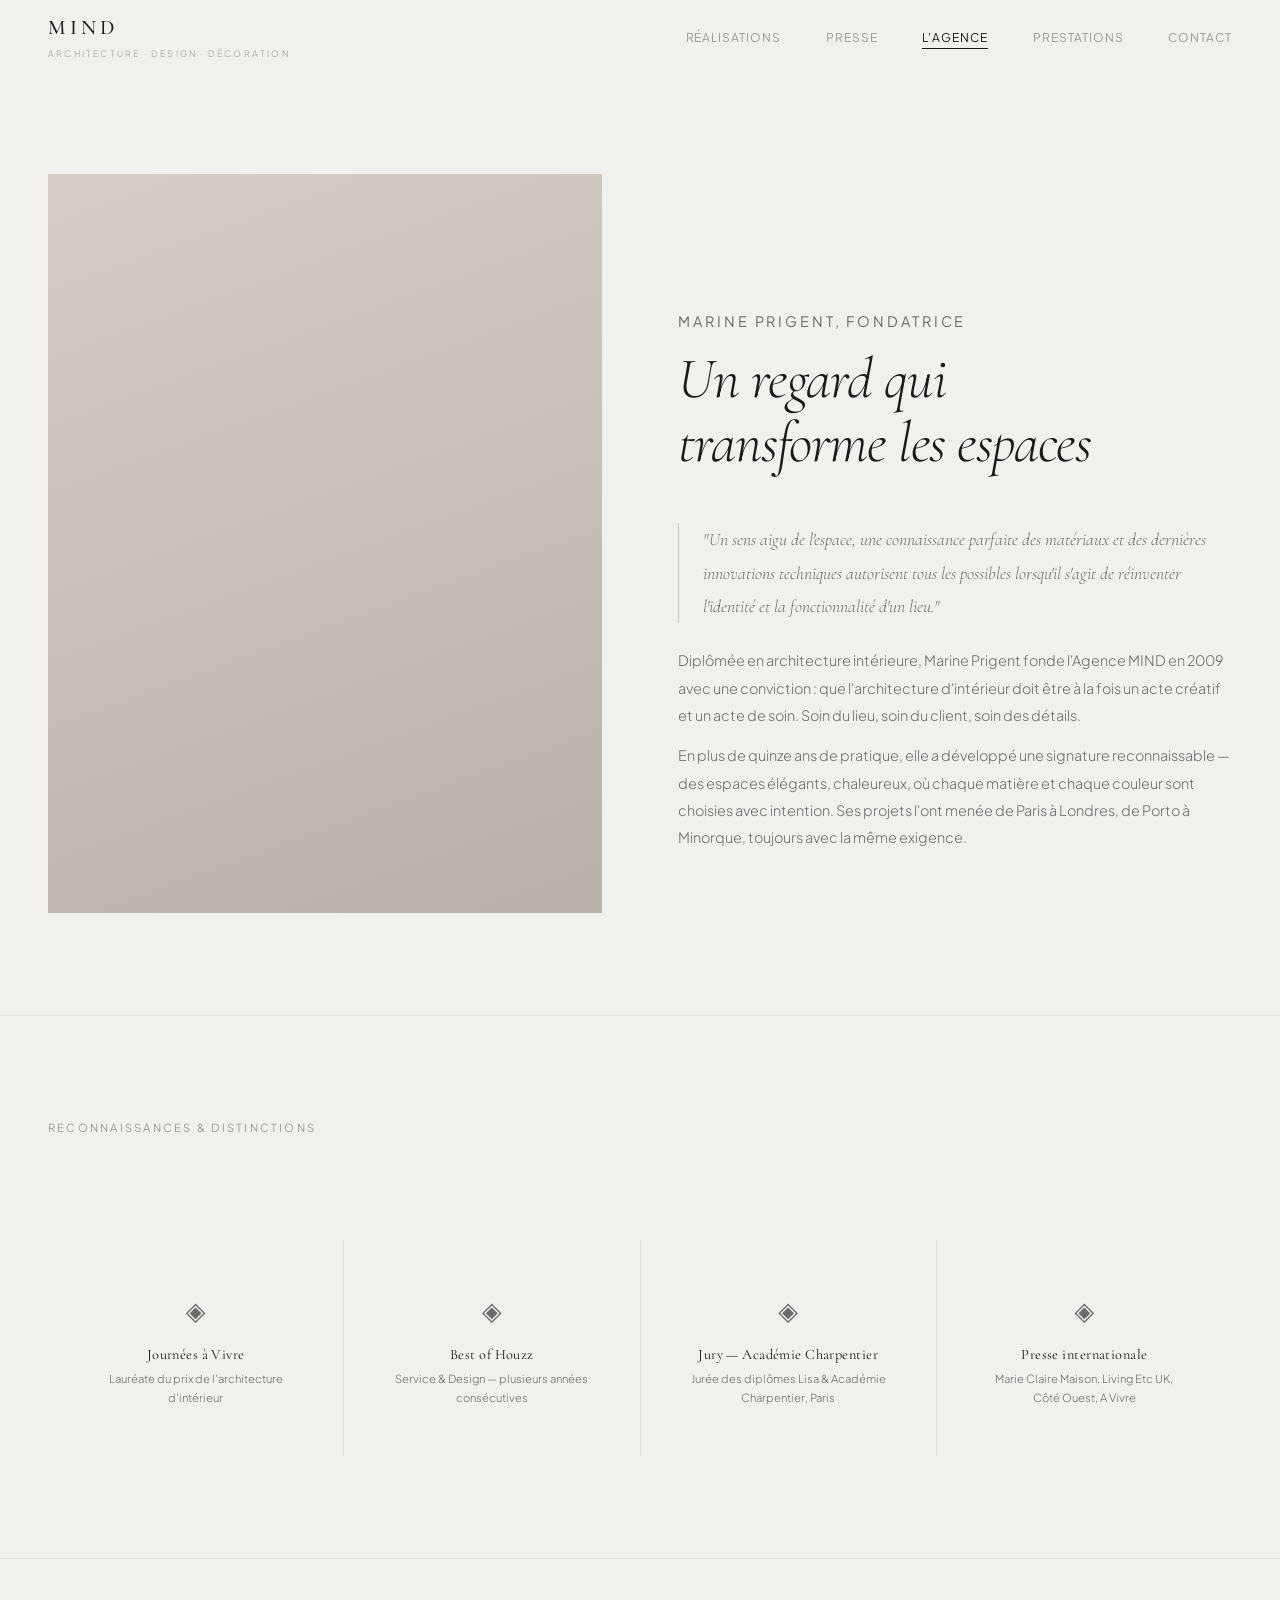
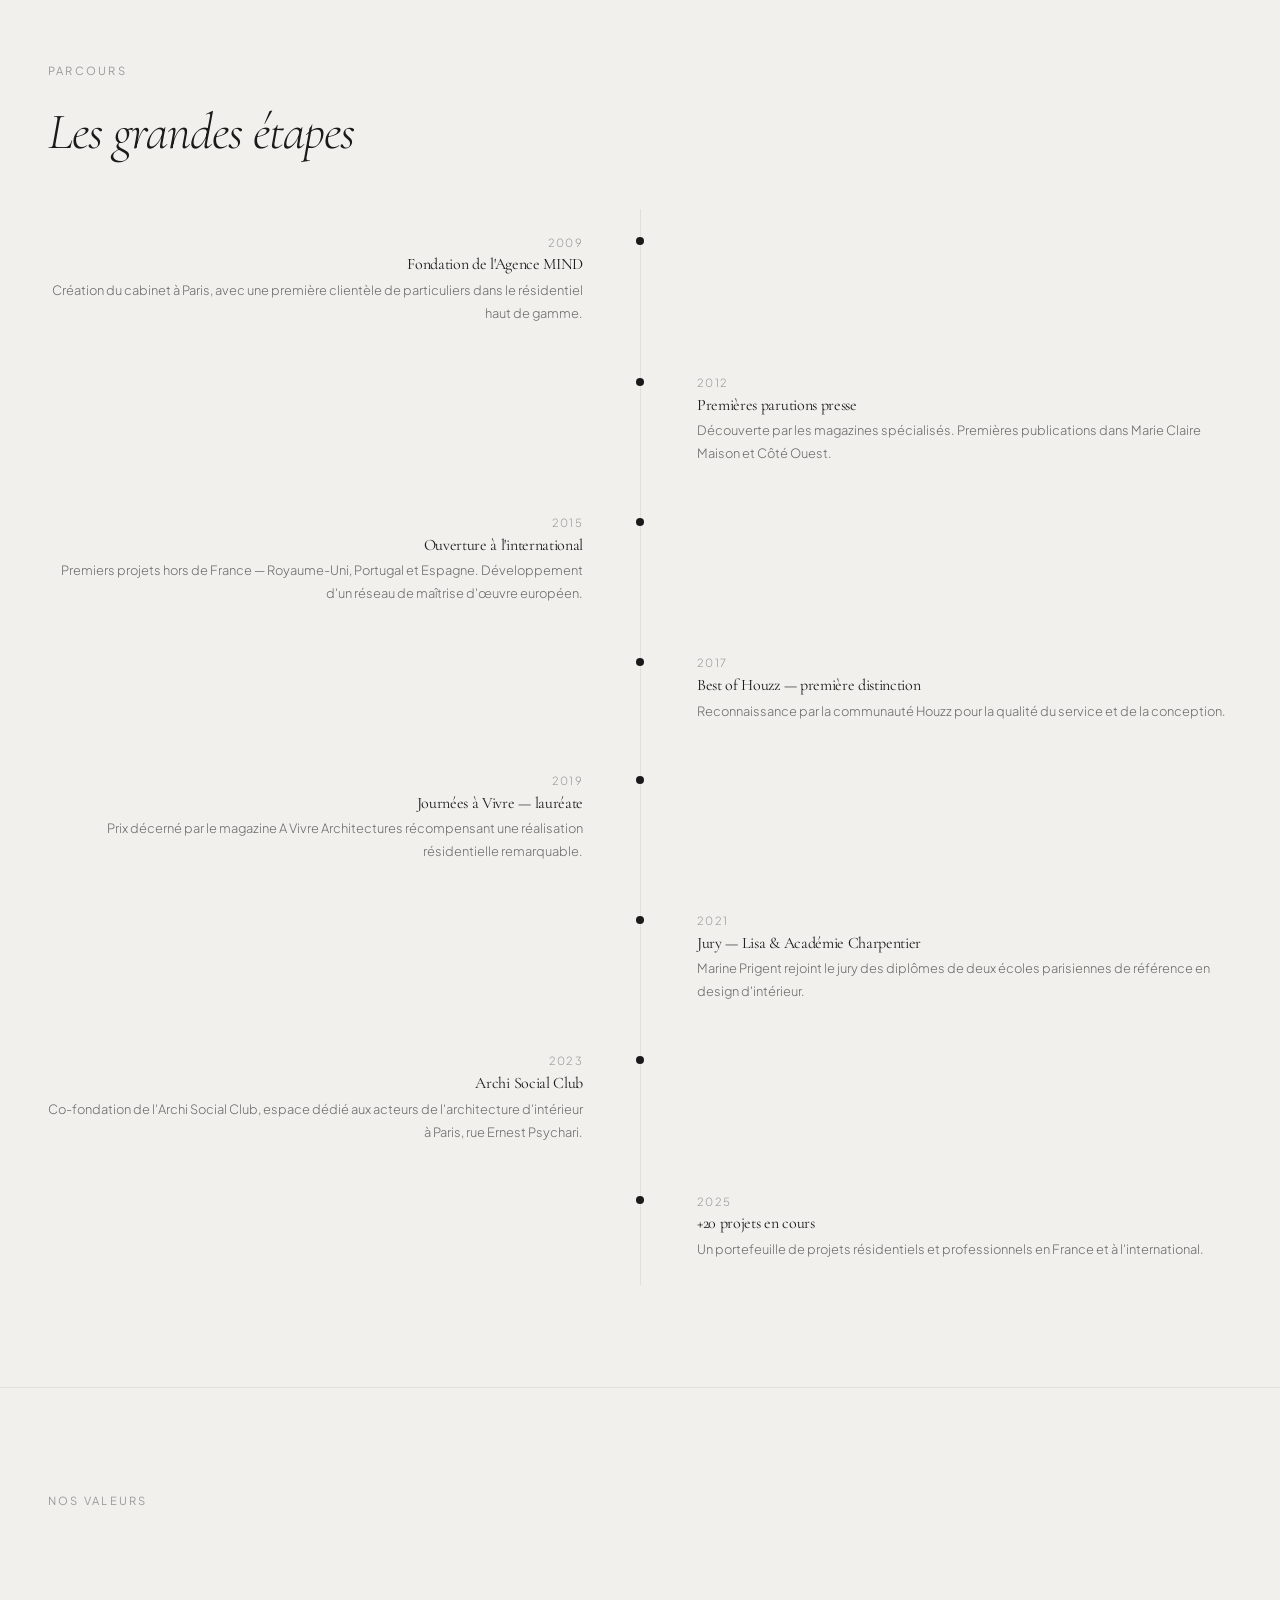
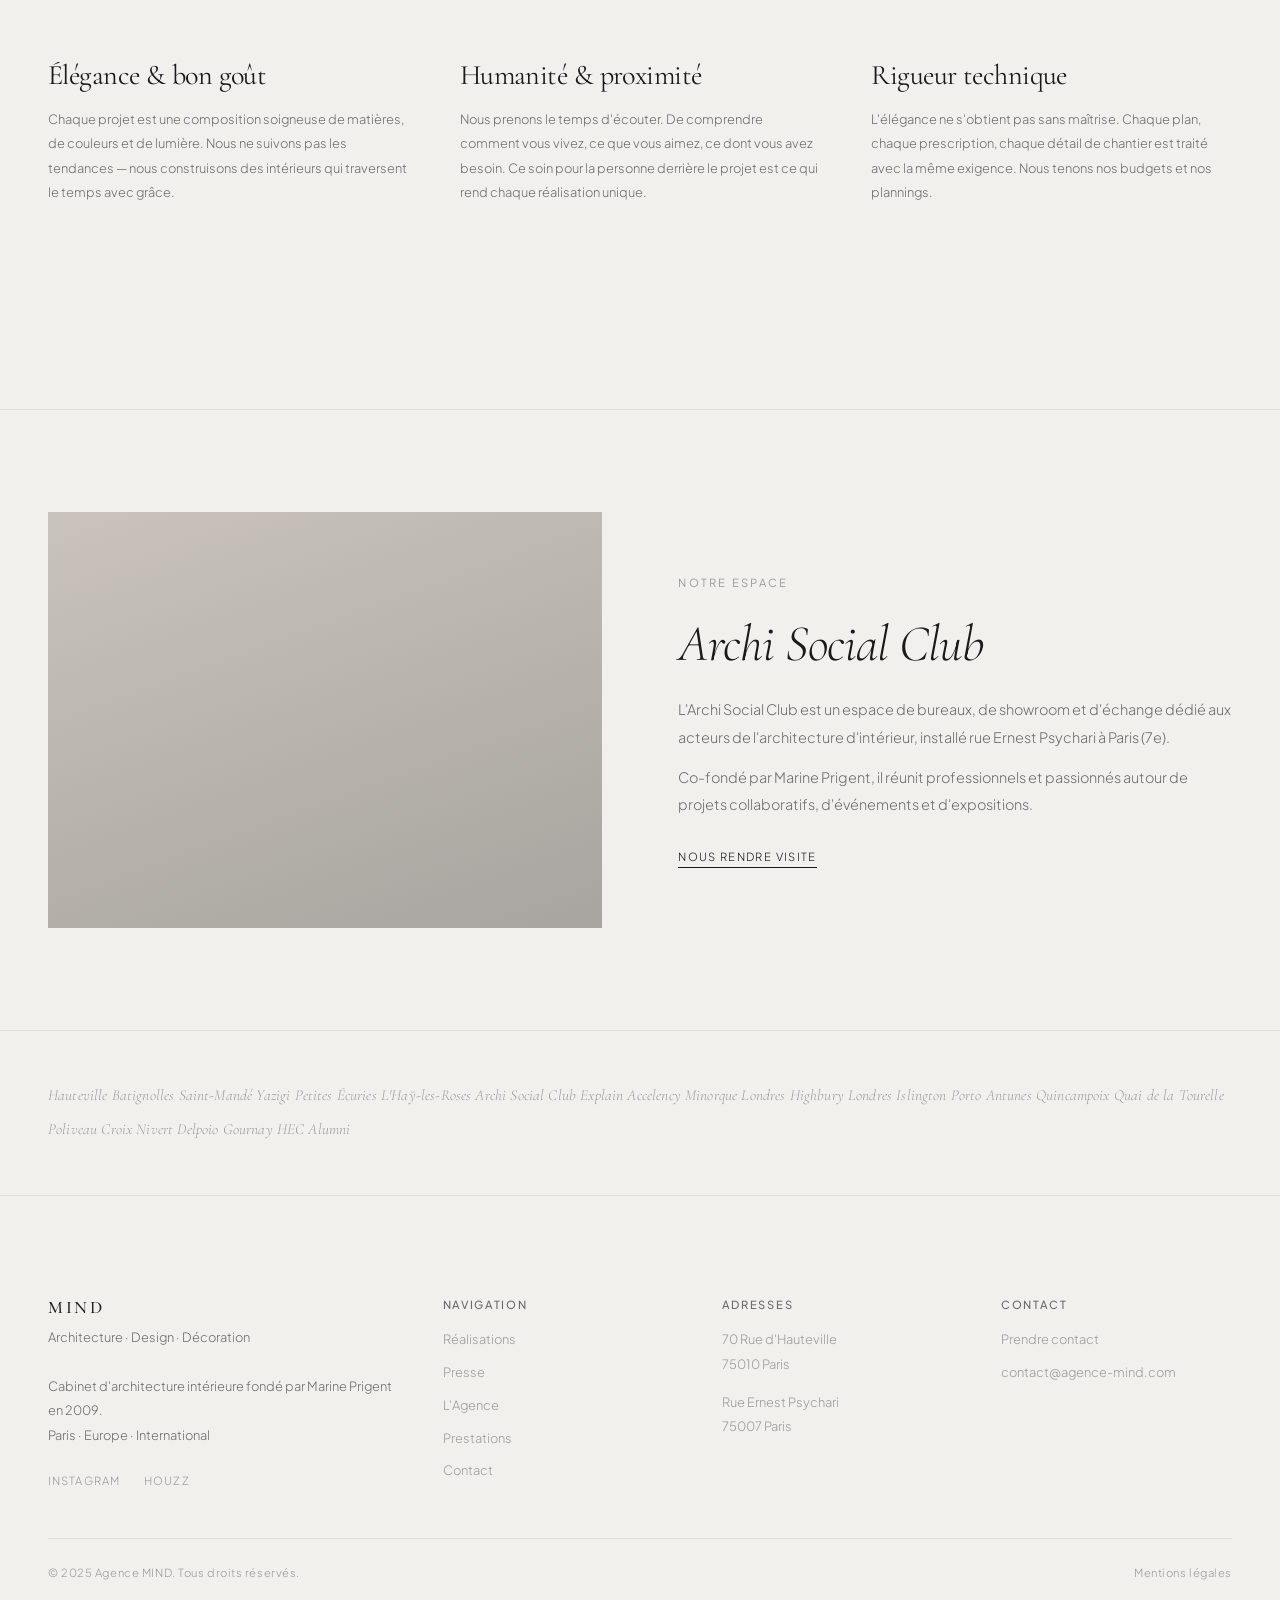
==== commit 558a4a22: "Projects list: Clara Rhdy flowing paragraph style Remove dot separators, use inline flowing italic t" ====
--- a/agence.html
+++ b/agence.html
@@ -164,24 +164,24 @@
   <div class="projects-list-section">
     <div class="container">
       <div class="projects-list">
-        <a href="pages/projet-hauteville.html">Hauteville</a><span class="sep">·</span>
-        <a href="pages/projet-batignolles.html">Batignolles</a><span class="sep">·</span>
-        <a href="pages/projet-saint-mande.html">Saint-Mandé</a><span class="sep">·</span>
-        <a href="pages/projet-yazigi.html">Yazigi</a><span class="sep">·</span>
-        <a href="pages/projet-petites-ecuries.html">Petites Écuries</a><span class="sep">·</span>
-        <a href="pages/projet-hay-les-roses.html">L'Haÿ-les-Roses</a><span class="sep">·</span>
-        <a href="pages/projet-archi-social-club.html">Archi Social Club</a><span class="sep">·</span>
-        <a href="pages/projet-explain.html">Explain</a><span class="sep">·</span>
-        <a href="pages/projet-accelency.html">Accelency</a><span class="sep">·</span>
-        <a href="pages/projet-minorque.html">Minorque</a><span class="sep">·</span>
-        <a href="pages/projet-londres-highbury.html">Londres Highbury</a><span class="sep">·</span>
-        <a href="pages/projet-londres-islington.html">Londres Islington</a><span class="sep">·</span>
-        <a href="pages/projet-porto.html">Porto Antunes</a><span class="sep">·</span>
-        <a href="pages/projet-quincampoix.html">Quincampoix</a><span class="sep">·</span>
-        <a href="pages/projet-quai-tourelle.html">Quai de la Tourelle</a><span class="sep">·</span>
-        <a href="pages/projet-poliveau.html">Poliveau</a><span class="sep">·</span>
-        <a href="pages/projet-croix-nivert.html">Croix Nivert</a><span class="sep">·</span>
-        <a href="pages/projet-gournay.html">Delpoio Gournay</a><span class="sep">·</span>
+        <a href="pages/projet-hauteville.html">Hauteville</a>
+        <a href="pages/projet-batignolles.html">Batignolles</a>
+        <a href="pages/projet-saint-mande.html">Saint-Mandé</a>
+        <a href="pages/projet-yazigi.html">Yazigi</a>
+        <a href="pages/projet-petites-ecuries.html">Petites Écuries</a>
+        <a href="pages/projet-hay-les-roses.html">L'Haÿ-les-Roses</a>
+        <a href="pages/projet-archi-social-club.html">Archi Social Club</a>
+        <a href="pages/projet-explain.html">Explain</a>
+        <a href="pages/projet-accelency.html">Accelency</a>
+        <a href="pages/projet-minorque.html">Minorque</a>
+        <a href="pages/projet-londres-highbury.html">Londres Highbury</a>
+        <a href="pages/projet-londres-islington.html">Londres Islington</a>
+        <a href="pages/projet-porto.html">Porto Antunes</a>
+        <a href="pages/projet-quincampoix.html">Quincampoix</a>
+        <a href="pages/projet-quai-tourelle.html">Quai de la Tourelle</a>
+        <a href="pages/projet-poliveau.html">Poliveau</a>
+        <a href="pages/projet-croix-nivert.html">Croix Nivert</a>
+        <a href="pages/projet-gournay.html">Delpoio Gournay</a>
         <a href="pages/projet-hec-alumni.html">HEC Alumni</a>
       </div>
     </div>
--- a/css/style.css
+++ b/css/style.css
@@ -533,39 +533,36 @@
   to   { transform: translateX(-50%); }
 }
 
-/* ---- PROJECTS LIST (inline) ---- */
+/* ---- PROJECTS LIST (Clara Rhdy style — flowing paragraph) ---- */
 .projects-list-section {
   padding: var(--space-md) 0;
   border-top: 1px solid var(--border);
 }
 
 .projects-list {
-  display: flex;
-  flex-wrap: wrap;
-  row-gap: 0.5rem;
-  column-gap: 0;
-  align-items: baseline;
-  line-height: 1.9;
-}
-
-.projects-list a {
   font-family: var(--font-display);
   font-style: italic;
   font-weight: 300;
-  font-size: 1.05rem;
-  letter-spacing: 0.02em;
+  font-size: clamp(0.95rem, 1.2vw, 1.1rem);
+  line-height: 2.2;
+  letter-spacing: 0.01em;
+  color: var(--muted);
+}
+
+.projects-list a {
+  font: inherit;
   color: var(--muted);
   transition: color 0.3s;
+  white-space: nowrap;
 }
 
 .projects-list a:hover { color: var(--ink); }
-.projects-list a.current { color: var(--ink); font-weight: 400; }
-
-.projects-list .sep {
-  color: var(--border-hover);
-  font-size: 0.85rem;
-  padding: 0 0.7rem;
-  user-select: none;
+
+.projects-list a.current,
+.projects-list span.current {
+  color: var(--ink);
+  font-weight: 400;
+  pointer-events: none;
 }
 
 /* ---- FOOTER ---- */
